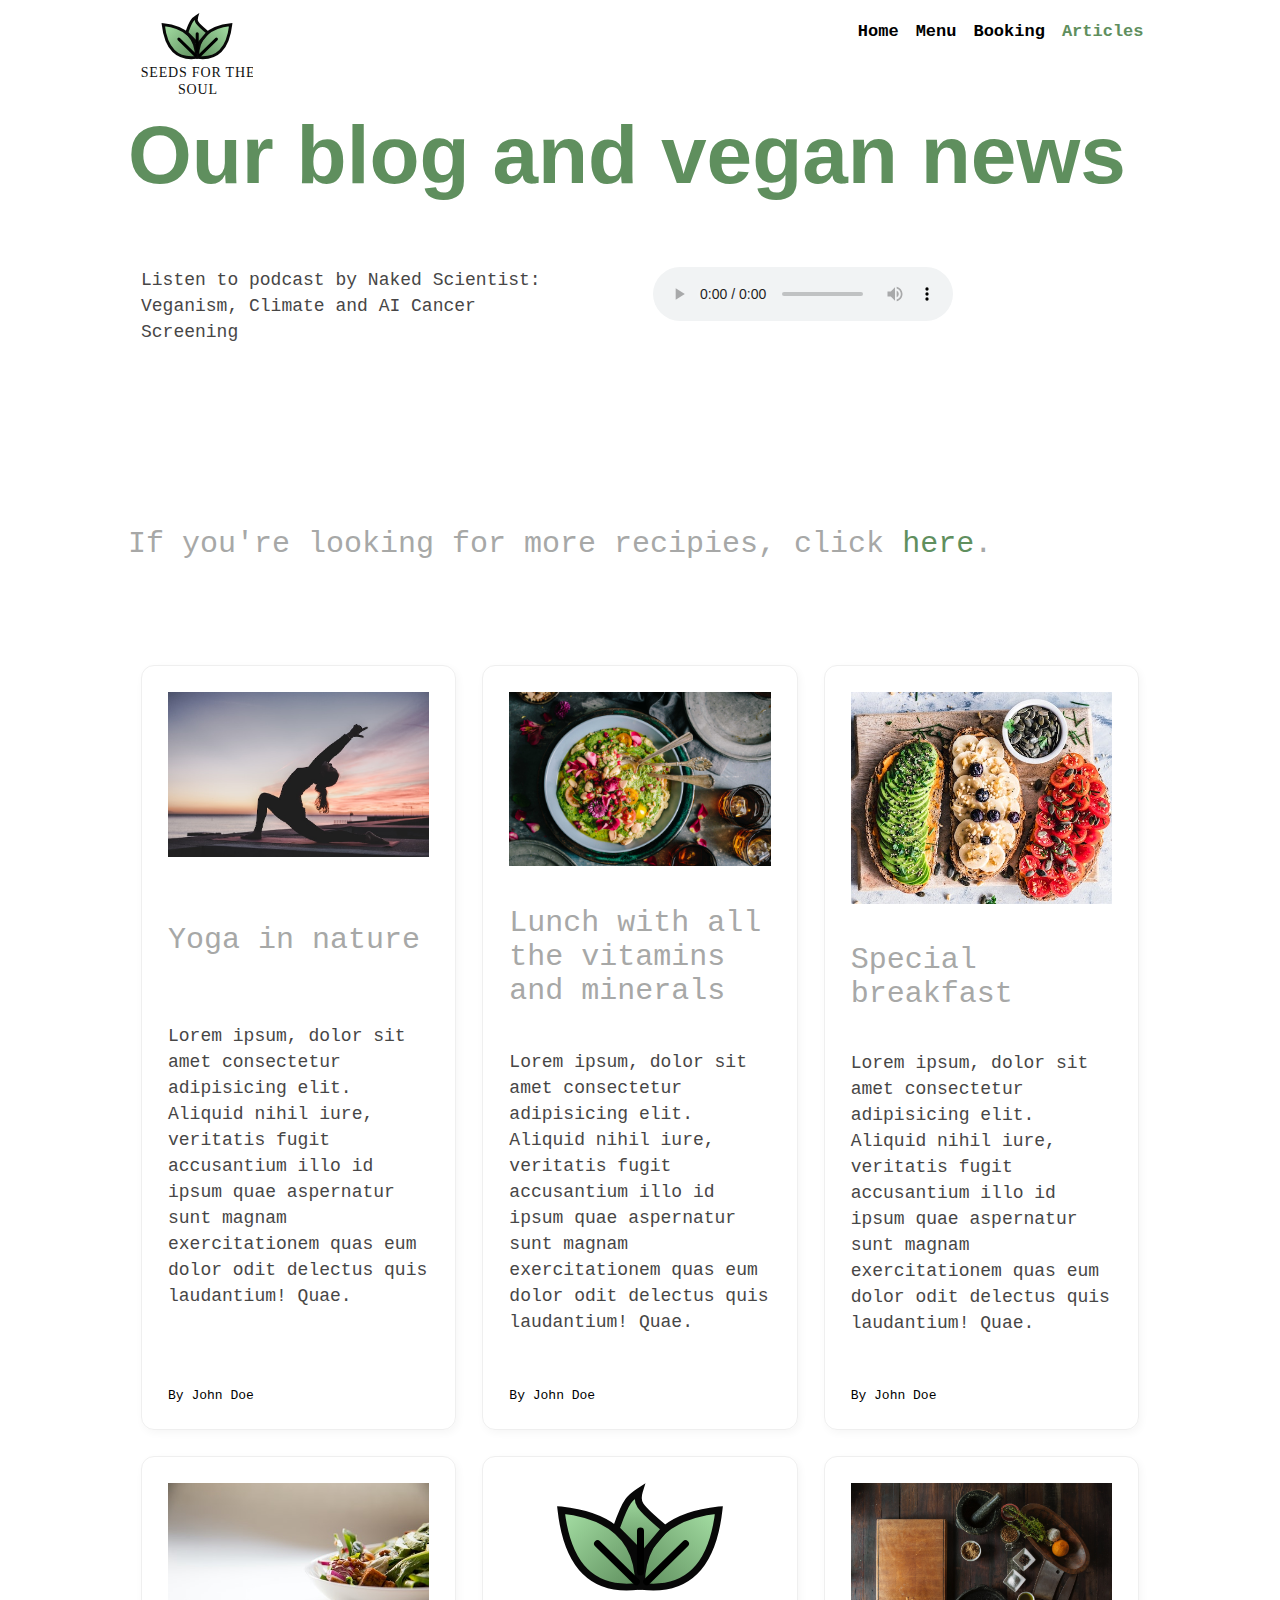
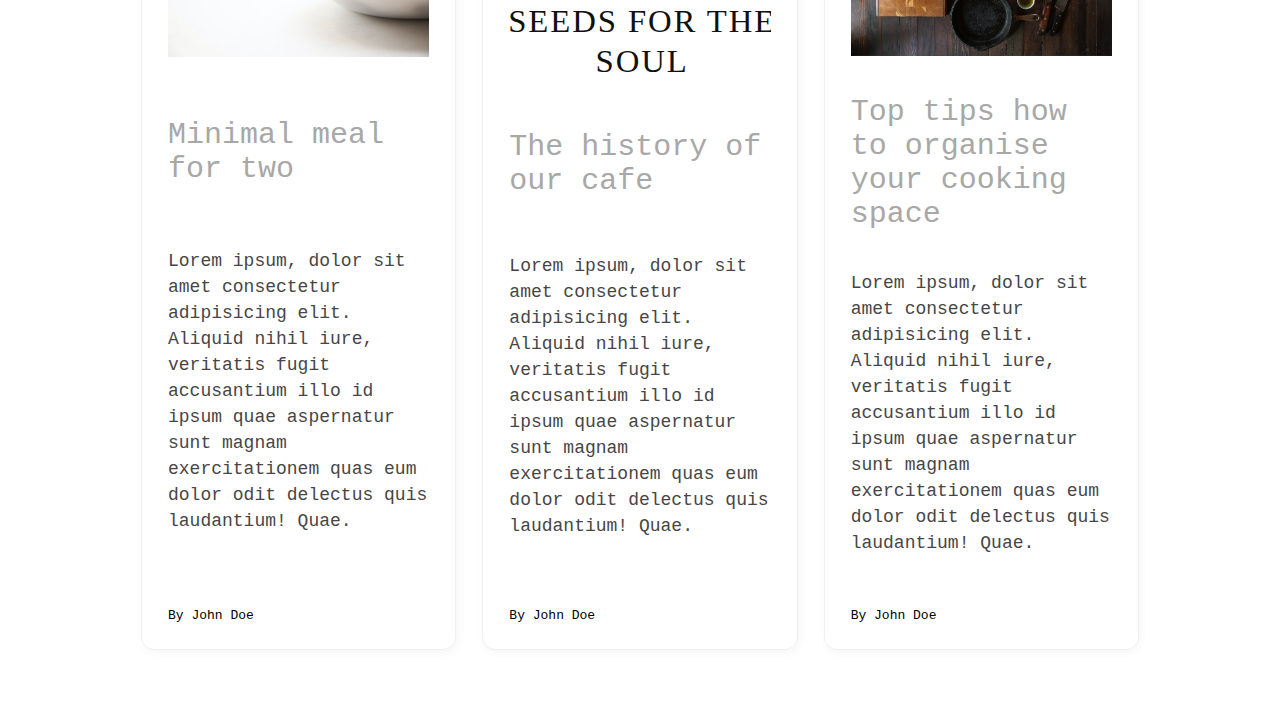
==== articles.html @ ba701257 "updates card styles" ====
<!DOCTYPE html>
<html lang="en">

<head>
   <meta charset="UTF-8">
   <meta name="viewport" content="width=device-width, initial-scale=1.0">
   <link rel="stylesheet" href="styles/layout.css">
   <link rel="stylesheet" href="styles/shared.css">
   <link rel="stylesheet" href="styles/header.css">
   <link rel="stylesheet" href="styles/forms.css">
   <link rel="stylesheet" href="styles/card.css">
   <title>Articles</title>
</head>

<body>
   <header class="header content">
      <nav id="nav">
         <a href="index.html">
            <span class="logo"><img src="images/logo.svg" alt="logo"></span>
         </a>
         <ul class="nav-menu">
            <li><a href="index.html">Home</a></li>
            <li><a href="menu.html">Menu</a></li>
            <li><a href="booking.html">Booking </a></li>
            <li><a class="active" href="articles.html">Articles</a></li>
         </ul>
      </nav>
      <h1 class="center">Our blog and vegan news</h1>
   </header>

   <main class="content">

      <section class="two-columns-flex">

         <div>
            <p>Listen to podcast by Naked Scientist: Veganism, Climate and AI Cancer Screening</p>
         </div>

         <div>
            <audio controls>
            <source src="audio/5LiveSciencePodcast-20200202-5LiveScience.mp3" type="audio/ogg">
            <source src="audio/5LiveSciencePodcast-20200202-5LiveScience.mp3" type="audio/mpeg">
            Your browser does not support the audio element.
         </audio>
         </div>

      </section>

      <h4>If you're looking for more recipies, click <a href="https://www.wearesovegan.com/">here</a>.</h4>

      <section>
         <div class="three-columns-flex">
            <div class="card">
               <img src="images/kike-vega-F2qh3yjz6Jk-unsplash.jpg" alt="Person doing yoga">
               <h4>Yoga in nature</h4>
               <p>Lorem ipsum, dolor sit amet consectetur adipisicing elit. Aliquid nihil iure, veritatis fugit
                  accusantium illo id ipsum quae aspernatur sunt magnam exercitationem quas eum dolor odit delectus quis
                  laudantium! Quae.</p>
               <span>By John Doe</span>
            </div>

            <div class="card">
               <img src="images/brooke-lark-oaz0raysASk-unsplash.jpg" alt="Food in the bowl on the table">
               <h4>Lunch with all the vitamins and minerals</h4>
               <p>Lorem ipsum, dolor sit amet consectetur adipisicing elit. Aliquid nihil iure, veritatis fugit
                  accusantium illo id ipsum quae aspernatur sunt magnam exercitationem quas eum dolor odit delectus quis
                  laudantium! Quae.</p>
               <span>By John Doe</span>
            </div>

            <div class="card">
               <img src="images/ella-olsson-2IxTgsgFi-s-unsplash.jpg" alt="3 sandwitches on the plate">
               <h4>Special breakfast</h4>
               <p>Lorem ipsum, dolor sit amet consectetur adipisicing elit. Aliquid nihil iure, veritatis fugit
                  accusantium illo id ipsum quae aspernatur sunt magnam exercitationem quas eum dolor odit delectus quis
                  laudantium! Quae.</p>
               <span>By John Doe</span>
            </div>

            <div class="card">
               <img src="images/hermes-rivera-Ww8eQWjMJWk-unsplash.jpg" alt="Bowl on the right side of picture">
               <h4>Minimal meal for two</h4>
               <p>Lorem ipsum, dolor sit amet consectetur adipisicing elit. Aliquid nihil iure, veritatis fugit
                  accusantium illo id ipsum quae aspernatur sunt magnam exercitationem quas eum dolor odit delectus quis
                  laudantium! Quae.</p>
               <span>By John Doe</span>
            </div>
            <div class="card">
               <img src="images/logo.svg" alt="Logo with green leafs and title">
               <h4>The history of our cafe</h4>
               <p>Lorem ipsum, dolor sit amet consectetur adipisicing elit. Aliquid nihil iure, veritatis fugit
                  accusantium illo id ipsum quae aspernatur sunt magnam exercitationem quas eum dolor odit delectus quis
                  laudantium! Quae.</p>
               <span>By John Doe</span>
            </div>

            <div class="card">
               <img src="images/todd-quackenbush-x5SRhkFajrA-unsplash.png" alt="Prepared table to start cooking">
               <h4>Top tips how to organise your cooking space</h4>
               <p>Lorem ipsum, dolor sit amet consectetur adipisicing elit. Aliquid nihil iure, veritatis fugit
                  accusantium illo id ipsum quae aspernatur sunt magnam exercitationem quas eum dolor odit delectus quis
                  laudantium! Quae.</p>
               <span>By John Doe</span>
            </div>
         </div>
      </section>
   </main>

</body>

</html>
---- styles/layout.css ----
.content {
   max-width: 80vw;
   margin: 0 auto;
}

.two-columns-flex, .three-columns-flex {
   display: flex;
   flex-wrap: wrap;
}

.two-columns-flex > div, .three-columns-flex > div {
   flex: 0 0 100%;
}

@media screen and (min-width: 720px) {

   .flex-container {
      display: flex;
   }

   .three-columns-flex {
      justify-content: center;
   }

   .three-columns-flex > div, .two-columns-flex > div {
      margin: 1rem;
      flex: 0 0 calc(50% - 4rem / 2);
   }

   .flex-around {
      display: flex;
      justify-content: space-around;
   }
}

@media screen and (min-width: 1024px) {


   .section-paragraph {
      display: flex;
      justify-content: center;

   }

   .three-columns-flex > div {
      margin: 1rem;
      flex: 0 0 calc(33.333% - 6rem / 3);
   }
}
---- styles/shared.css ----
:root {
   --spacing: 1rem;
   --dark-green: #5F8F5E;
   --light-green: #A6E0A5;
   --button-red: rgb(230, 67, 67);
   --font-background: rgba(0, 0, 0, 0.2);
   --border-color: #8dc58d;
   --grey: #a7a8a7;
}

* {
   margin: 0;
   padding: 0;
   font-family: monospace;
   box-sizing: border-box;
}

a {
   color: var(--dark-green);
   text-decoration: none;
}


footer {
   margin: 0;
   padding: 20px;
}

h1 {
   font-family: 'Gill Sans', 'Gill Sans MT', Calibri, 'Trebuchet MS', sans-serif;
   font-size: 82px;
   color: var(--dark-green);
}

h2 {
   padding: 2rem var(--spacing) 1rem;
}

h3 {
   font-size: 38px;
   font-weight: 200;
   padding: 1rem 0 3rem 0;
   color: var(--grey);
}

h4 {
   font-size: 30px;
   padding: 3rem 0;
   font-weight: 200;
   color: var(--grey);
}

p {
   font-size: 18px;
   margin-bottom: 2rem;
   line-height: 2rem;
   color: rgb(71, 70, 70);
   padding-bottom: 2rem;
}

/* top bar` */

.logo {
   display: flex;
   justify-content: center;
   padding: 1em;
}

/* padding */

section {
   padding: 4rem 0;
}

.two-columns-flex>div,
.three-columns-flex>div {
   padding-bottom: 2rem;
}

/* helper classes */
.center {
   text-align: center;
   margin: auto 0;
}

.img icon-center {
   display: flex;
   justify-content: center;
}

.padding-bottom {
   padding-bottom: 1.3rem;
}

.background {
   width: 100vw;
   background-color: var(--dark-green);
}

.light {
   color: white;
}

.dark {
   color: rgb(38, 38, 38);
}

/* UI elements */
.btn {
   text-decoration: none;
   font-size: 18px;
   background-color: transparent;
   border: 3px solid var(--dark-green);
   padding: .8em;
   font-weight: 600;
   border-radius: 2px;
   /* box-shadow: 1px 2px 5px rgba(0, 0, 0, 0.418); */
   margin: var(--spacing) 0;
}

.btn a {
   color: rgb(27, 27, 27);
   background: transparent;
   text-decoration: none;
}

.btn:hover {
   background-color: var(--dark-green);
   cursor: pointer;
   cursor: hand;
}

.footer {
   color: white;
   background-color: var(--dark-green);
}

@media screen and (min-width: 720px) {

   h1,
   h3 {
      text-align: left;
   }

   .two-columns-flex>div:first-of-type {
      padding-right: 5rem;
   }

   .center {
      text-align: left;
      margin: auto 0;
   }
}
---- styles/header.css ----
#nav ul {
   margin: 0;
   padding: 0;
   list-style-type: none;
   display: flex;
   justify-content: center;
}

#nav ul li a {
   font-size: 17px;
   display: block;
   padding: .5em;
   color: black;

}

#nav ul li a.active {
   color: var(--dark-green);
}


@media screen and (min-width: 720px) {
 #nav {
      display: flex;
      justify-content: space-between;
   }

   #nav ul {
      padding-top: 1em;

   }

   #nav li a {
      font-size: 30px;
      font-weight: 900;

   }
}


@media screen and (min-width: 1024px) {

   #nav a:hover {
      color: rgba(0, 118, 110, 0.523);
      
   }

}
---- styles/forms.css ----
/* forms */

label {
   display: block;
   width: 100%;
}

.input-form {
   font-size: 28px;
   border: none;
   border-bottom: 2px solid var(--dark-green);
   width: 100%;
   padding: .3rem;
   margin: .5rem;
}

input[type="submit"] {
   color: white;
   padding: 1rem;
   border: none;
   font-size: 26px;
   background-color: var(--dark-green);
   display: flex;
   justify-content: center;
}
input[type="datetime-local"] {
   width: 100%;
   border: none;
   border-bottom: 3px solid var(--border-color);
   font-size: 20px;
   
}

.submit {
   display: flex;
   justify-content: flex-end;
   margin-top: 3rem;
}

.checkbox-wrapper {
   display: flex;
   align-items: baseline;
}

.checkbox-wrapper label {
   margin-left: 10px;
}

::placeholder {
   color: rgba(41, 45, 45, 0.269);
}

textarea {
   width: -webkit-fill-available;
   border: 3px solid var(--border-color);
   padding: .2rem;
   margin-bottom: 2rem;
}

label {
   display: block;
   font-size: 16px;
   color: #9b9b9b;
   font-weight: 500;
   padding-bottom: var(--gap);
   margin: 1.2rem 0 1.6rem 0;
}

.form-control {
   border: none;
   background-color: transparent;
   border-bottom: 3px solid var(--border-color);
   display: block;
   width: -webkit-fill-available;
   height: 2.6rem;
   font-size: 20px;
}

.form-control:hover {
   background-color: rgba(128, 128, 128, 0.1);
}
---- styles/card.css ----
/*Card*/
.card {
   box-shadow: 2px 3px 8px rgba(34, 34, 34, 0.04);
   border: 1px solid #efefef;
   border-radius: 1rem;
   margin-bottom: 4rem;
   padding: 2rem;
   display: flex;
   flex-direction: column;
   justify-content: space-between;
}

.card img {
   max-height: 270px;
   object-fit: cover;
   width: 100%;
}

/*Video*/
.video {
   display: none;
}

@media screen and (min-width: 720px) {
   .video {
      display: block;
   }
}
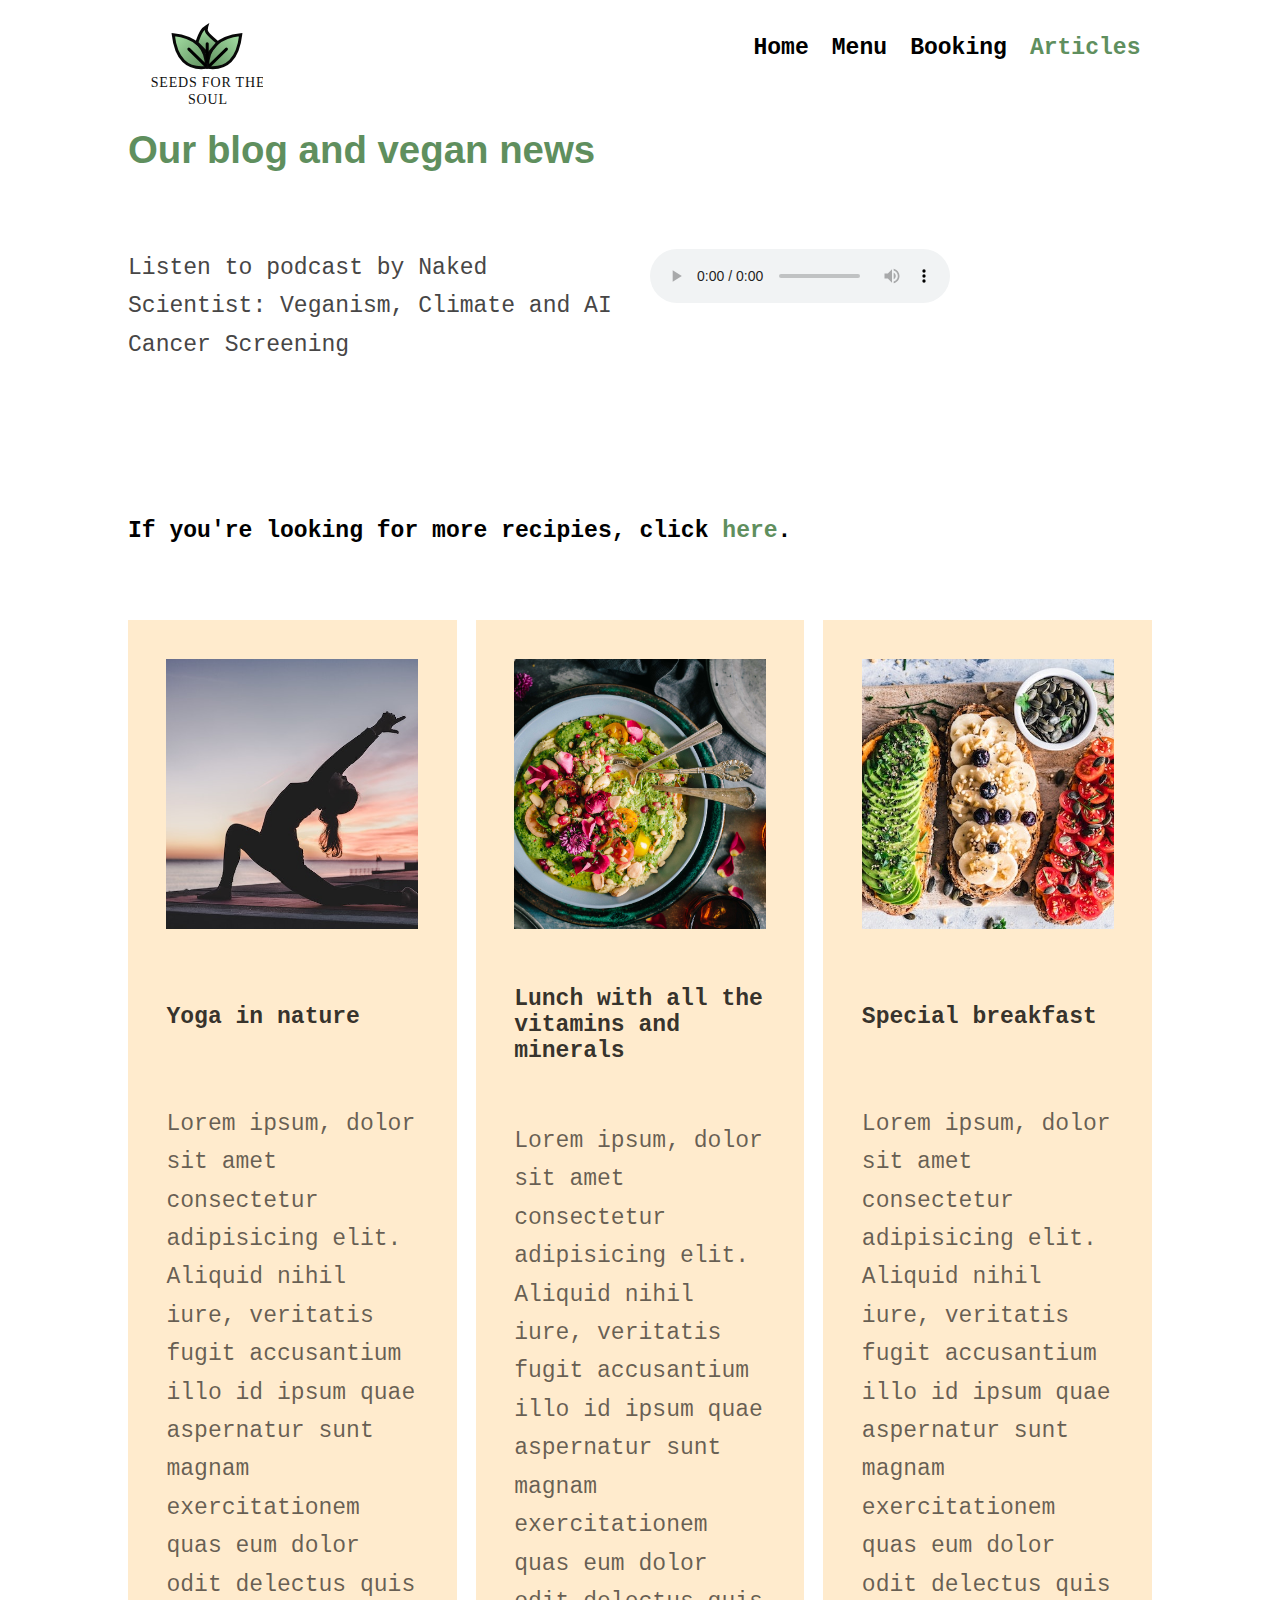
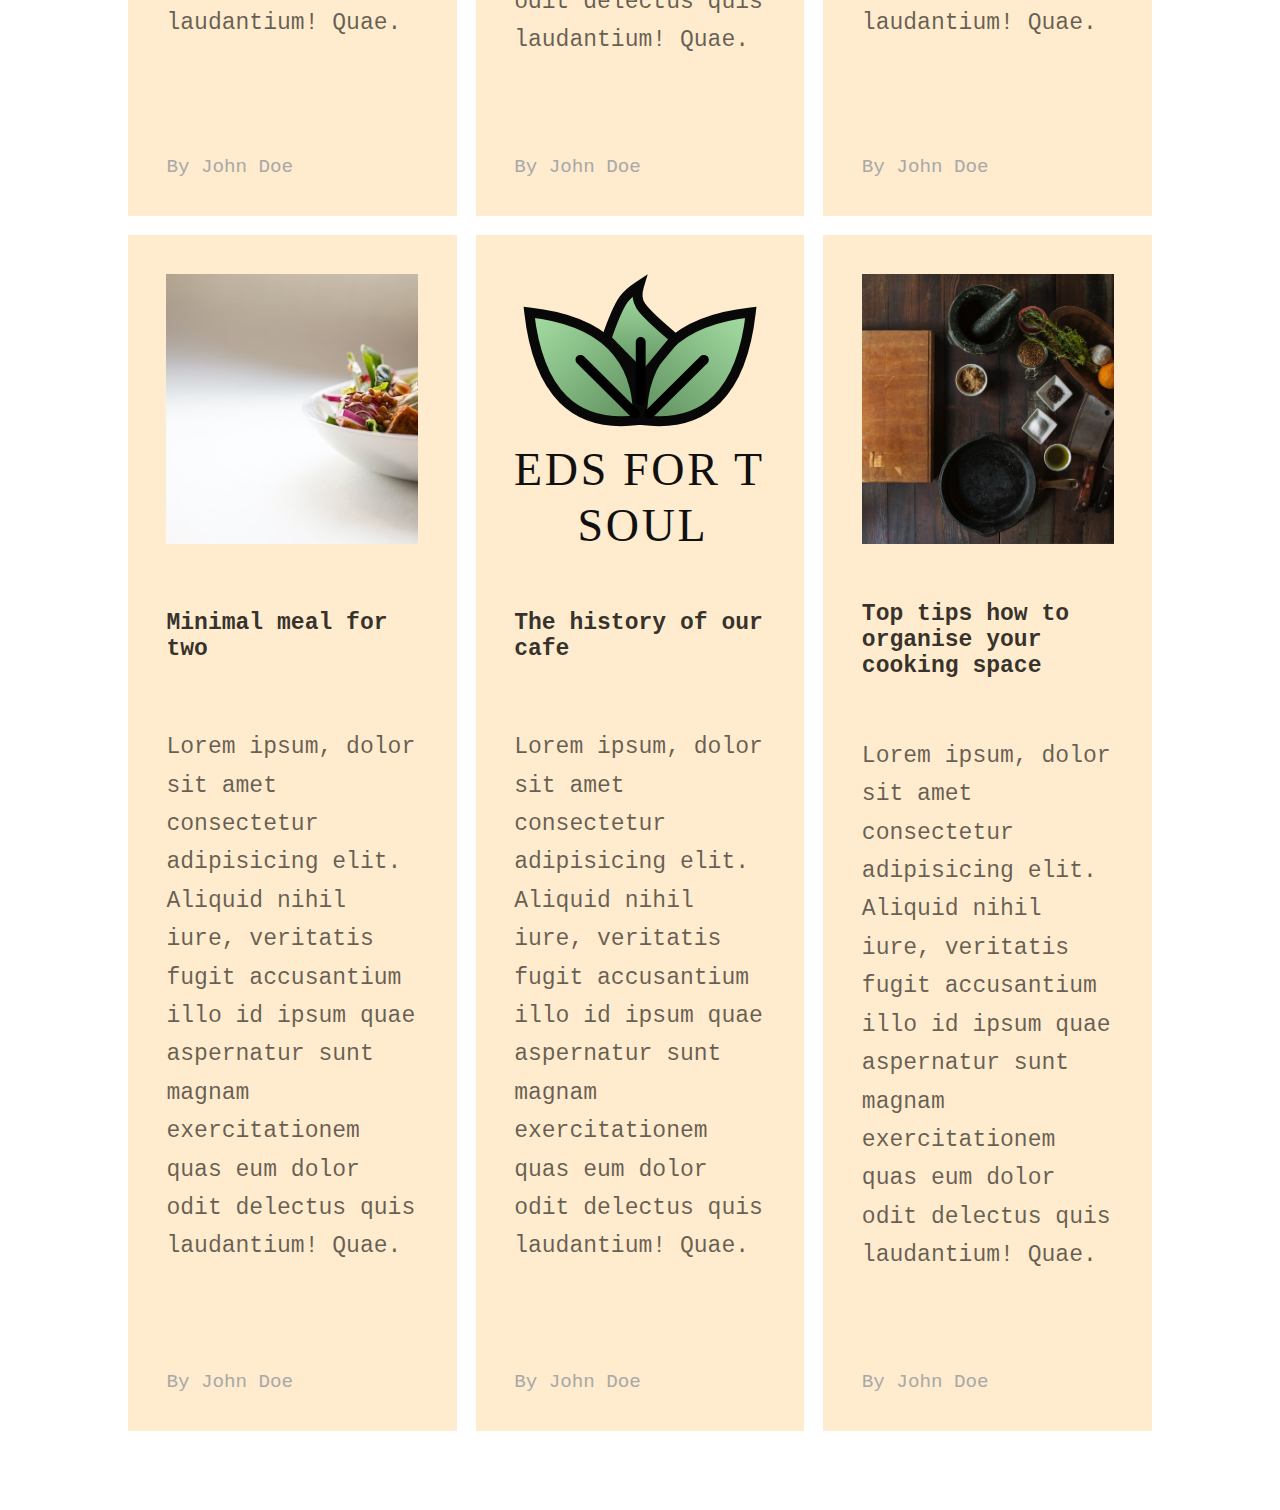
==== commit 7905f3b8: "Updated hero pictures to the landing page" ====
--- a/articles.html
+++ b/articles.html
@@ -46,7 +46,7 @@
 
       </section>
 
-      <h4>If you're looking for more recipies, click <a href="https://www.wearesovegan.com/">here</a>.</h4>
+      <h4>If you're looking for more recipies, click <a href="https://www.wearesovegan.com/" target="_blank">here</a>.</h4>
 
       <section>
          <div class="three-columns-flex">
--- a/styles/layout.css
+++ b/styles/layout.css
@@ -1,49 +1,54 @@
+:root {
+   --gap: 1rem;
+}
+
 .content {
    max-width: 80vw;
    margin: 0 auto;
 }
 
 .two-columns-flex, .three-columns-flex {
-   display: flex;
+   display: inline-flex;
    flex-wrap: wrap;
+   gap: var(--gap);
+   width: 100%;
 }
 
 .two-columns-flex > div, .three-columns-flex > div {
    flex: 0 0 100%;
 }
 
+.push-right {
+   margin-left: 0;
+}
+
+
 @media screen and (min-width: 720px) {
-
-   .flex-container {
-      display: flex;
-   }
 
    .three-columns-flex {
       justify-content: center;
    }
 
-   .three-columns-flex > div, .two-columns-flex > div {
-      margin: 1rem;
-      flex: 0 0 calc(50% - 4rem / 2);
+   .two-columns-flex, .three-columns-flex {
+      display: inline-flex;
+      flex-wrap: wrap;
+      gap: var(--gap);
    }
 
-   .flex-around {
-      display: flex;
-      justify-content: space-around;
+   .three-columns-flex > div, 
+   .two-columns-flex > div {
+      flex: 0 0 calc(50% - var(--gap)/2);
+   }
+
+   .push-right {
+      margin-left: 50%;
    }
 }
 
 @media screen and (min-width: 1024px) {
-
-
-   .section-paragraph {
-      display: flex;
-      justify-content: center;
-
-   }
-
+ 
    .three-columns-flex > div {
-      margin: 1rem;
-      flex: 0 0 calc(33.333% - 6rem / 3);
+      gap: 3rem;
+      flex: 0 0 calc(33.333% - var(--gap)*2/3);
    }
 }--- a/styles/shared.css
+++ b/styles/shared.css
@@ -1,11 +1,26 @@
 :root {
    --spacing: 1rem;
-   --dark-green: #5F8F5E;
+   --primary-color: #5F8F5E;
    --light-green: #A6E0A5;
    --button-red: rgb(230, 67, 67);
    --font-background: rgba(0, 0, 0, 0.2);
    --border-color: #8dc58d;
-   --grey: #a7a8a7;
+   --grey: #28262d66;
+   --font-size-large: 2rem;
+   --font-size-base: 1.2rem;
+   --font-size-small: 1rem;
+   --bg-one: white;
+   --bg-two: lightgoldenrodyellow;
+   --bg-three: blanchedalmond;
+   --text-secondary: #a8a8a8;
+}
+
+html, body {
+   font-size: var(--font-size-base);
+}
+
+html {
+  scroll-behavior: smooth;
 }
 
 * {
@@ -16,7 +31,7 @@
 }
 
 a {
-   color: var(--dark-green);
+   color: var(--primary-color);
    text-decoration: none;
 }
 
@@ -28,34 +43,19 @@
 
 h1 {
    font-family: 'Gill Sans', 'Gill Sans MT', Calibri, 'Trebuchet MS', sans-serif;
-   font-size: 82px;
-   color: var(--dark-green);
-}
-
-h2 {
-   padding: 2rem var(--spacing) 1rem;
+   font-size: var(--font-size-large);
+   color: var(--primary-color);
 }
 
 h3 {
-   font-size: 38px;
-   font-weight: 200;
-   padding: 1rem 0 3rem 0;
-   color: var(--grey);
-}
-
-h4 {
-   font-size: 30px;
-   padding: 3rem 0;
-   font-weight: 200;
-   color: var(--grey);
+   padding: 2rem 0;
+   text-align: center;
 }
 
 p {
-   font-size: 18px;
    margin-bottom: 2rem;
    line-height: 2rem;
    color: rgb(71, 70, 70);
-   padding-bottom: 2rem;
 }
 
 /* top bar` */
@@ -92,9 +92,16 @@
    padding-bottom: 1.3rem;
 }
 
-.background {
+.bg {
    width: 100vw;
-   background-color: var(--dark-green);
+}
+
+.bg.green {
+   background-color: var(--primary-color);
+}
+
+.bg.grey {
+   background-color: #efefef;
 }
 
 .light {
@@ -108,31 +115,29 @@
 /* UI elements */
 .btn {
    text-decoration: none;
-   font-size: 18px;
    background-color: transparent;
-   border: 3px solid var(--dark-green);
+   border: 3px solid var(--primary-color);
    padding: .8em;
    font-weight: 600;
    border-radius: 2px;
+   color: var(--primary-color);
    /* box-shadow: 1px 2px 5px rgba(0, 0, 0, 0.418); */
    margin: var(--spacing) 0;
 }
 
-.btn a {
-   color: rgb(27, 27, 27);
-   background: transparent;
-   text-decoration: none;
-}
-
 .btn:hover {
-   background-color: var(--dark-green);
+   background-color: var(--primary-color);
    cursor: pointer;
    cursor: hand;
 }
 
+.btn:hover a {
+   color: white;
+}
+
 .footer {
    color: white;
-   background-color: var(--dark-green);
+   background-color: var(--primary-color);
 }
 
 @media screen and (min-width: 720px) {
@@ -142,10 +147,6 @@
       text-align: left;
    }
 
-   .two-columns-flex>div:first-of-type {
-      padding-right: 5rem;
-   }
-
    .center {
       text-align: left;
       margin: auto 0;
--- a/styles/header.css
+++ b/styles/header.css
@@ -7,7 +7,7 @@
 }
 
 #nav ul li a {
-   font-size: 17px;
+   /* font-size: 17px; */
    display: block;
    padding: .5em;
    color: black;
@@ -15,7 +15,7 @@
 }
 
 #nav ul li a.active {
-   color: var(--dark-green);
+   color: var(--primary-color);
 }
 
 
@@ -31,7 +31,7 @@
    }
 
    #nav li a {
-      font-size: 30px;
+      /* font-size: 30px; */
       font-weight: 900;
 
    }
--- a/styles/forms.css
+++ b/styles/forms.css
@@ -8,7 +8,7 @@
 .input-form {
    font-size: 28px;
    border: none;
-   border-bottom: 2px solid var(--dark-green);
+   border-bottom: 2px solid var(--primary-color);
    width: 100%;
    padding: .3rem;
    margin: .5rem;
@@ -18,8 +18,7 @@
    color: white;
    padding: 1rem;
    border: none;
-   font-size: 26px;
-   background-color: var(--dark-green);
+   background-color: var(--primary-color);
    display: flex;
    justify-content: center;
 }
--- a/styles/card.css
+++ b/styles/card.css
@@ -1,17 +1,28 @@
 /*Card*/
 .card {
-   box-shadow: 2px 3px 8px rgba(34, 34, 34, 0.04);
-   border: 1px solid #efefef;
-   border-radius: 1rem;
-   margin-bottom: 4rem;
+   /* box-shadow: 2px 3px 8px rgba(34, 34, 34, 0.04); */
+   /* border: 1px solid #efefef; */
+   /* border-radius: 1rem; */
+   background-color: var(--bg-three);
    padding: 2rem;
    display: flex;
    flex-direction: column;
    justify-content: space-between;
+   color: rgba(0,0,0,.8);
+}
+
+.card p {
+   font-size: var(--font-size-base);
+   color: rgba(0,0,0,.6);
+}
+
+.card span {
+   font-size: var(--font-size-small);
+   color: var(--text-secondary);
 }
 
 .card img {
-   max-height: 270px;
+   height: 270px;
    object-fit: cover;
    width: 100%;
 }
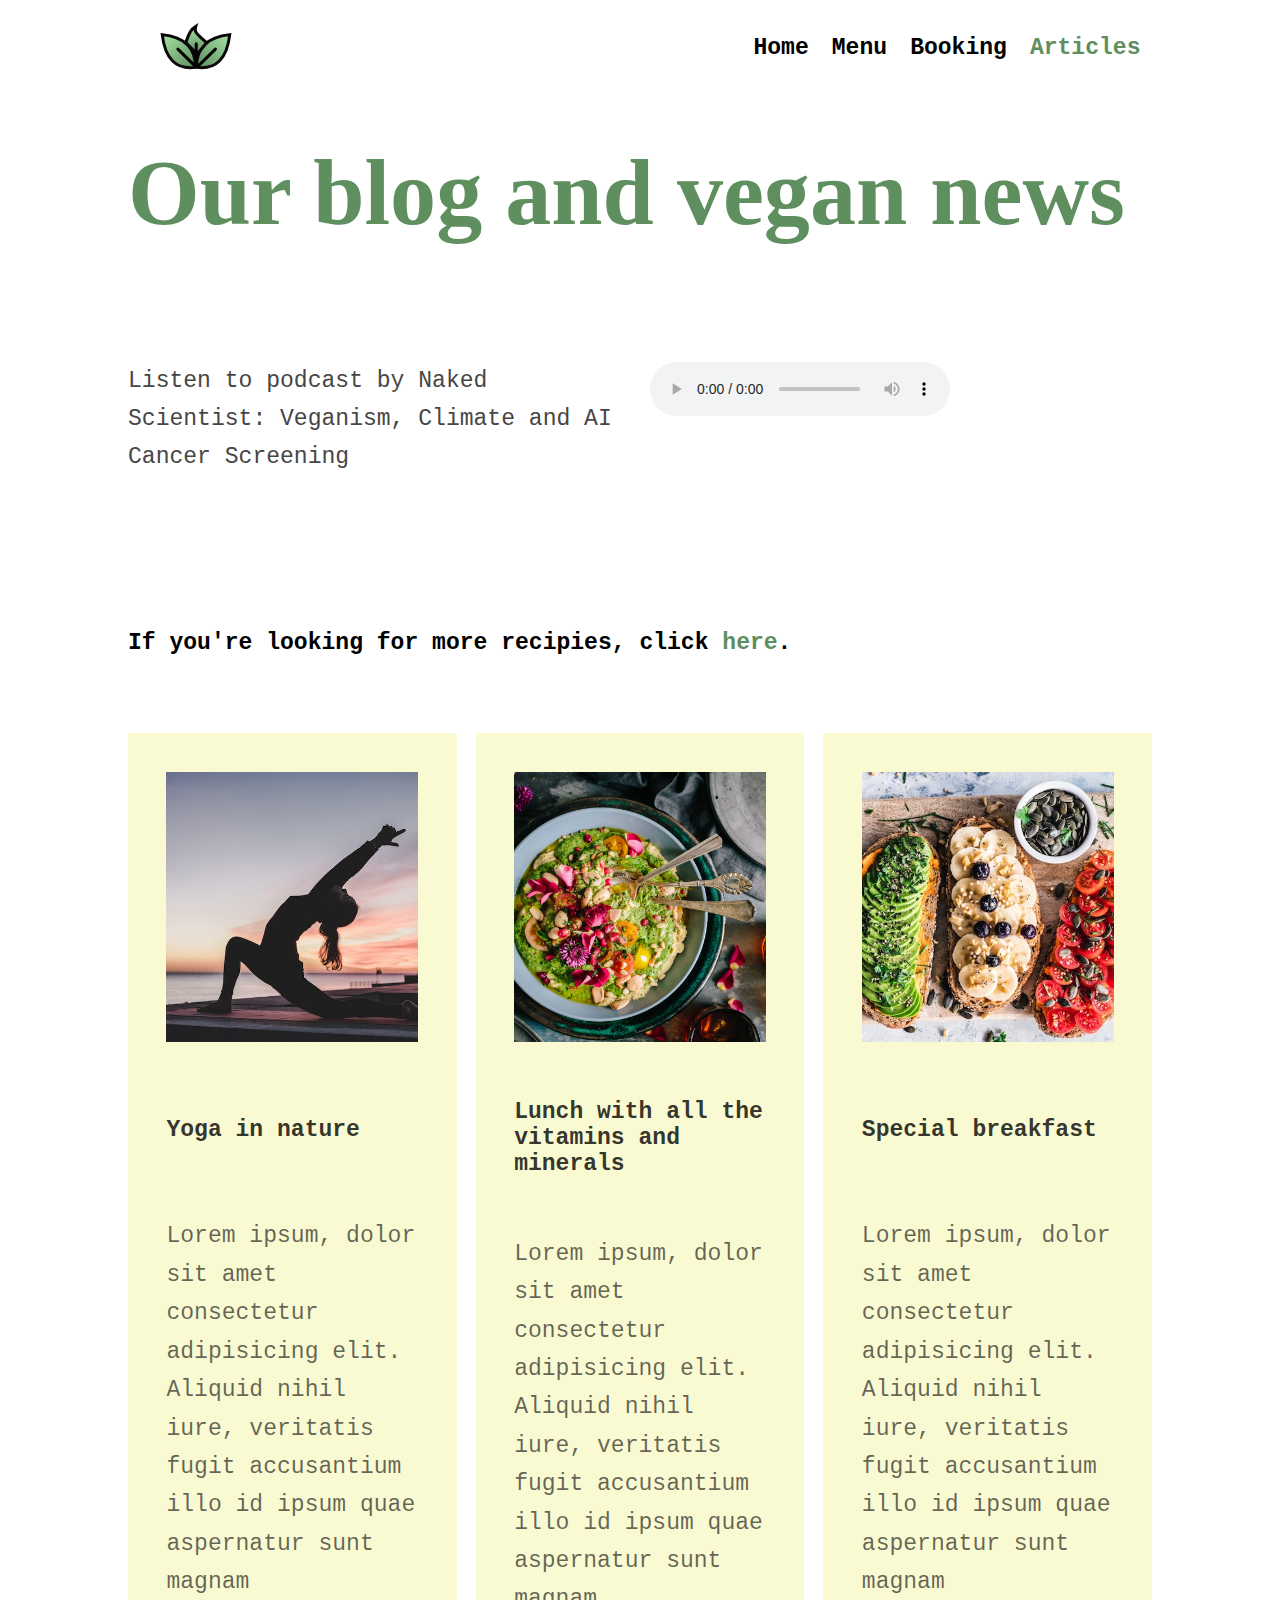
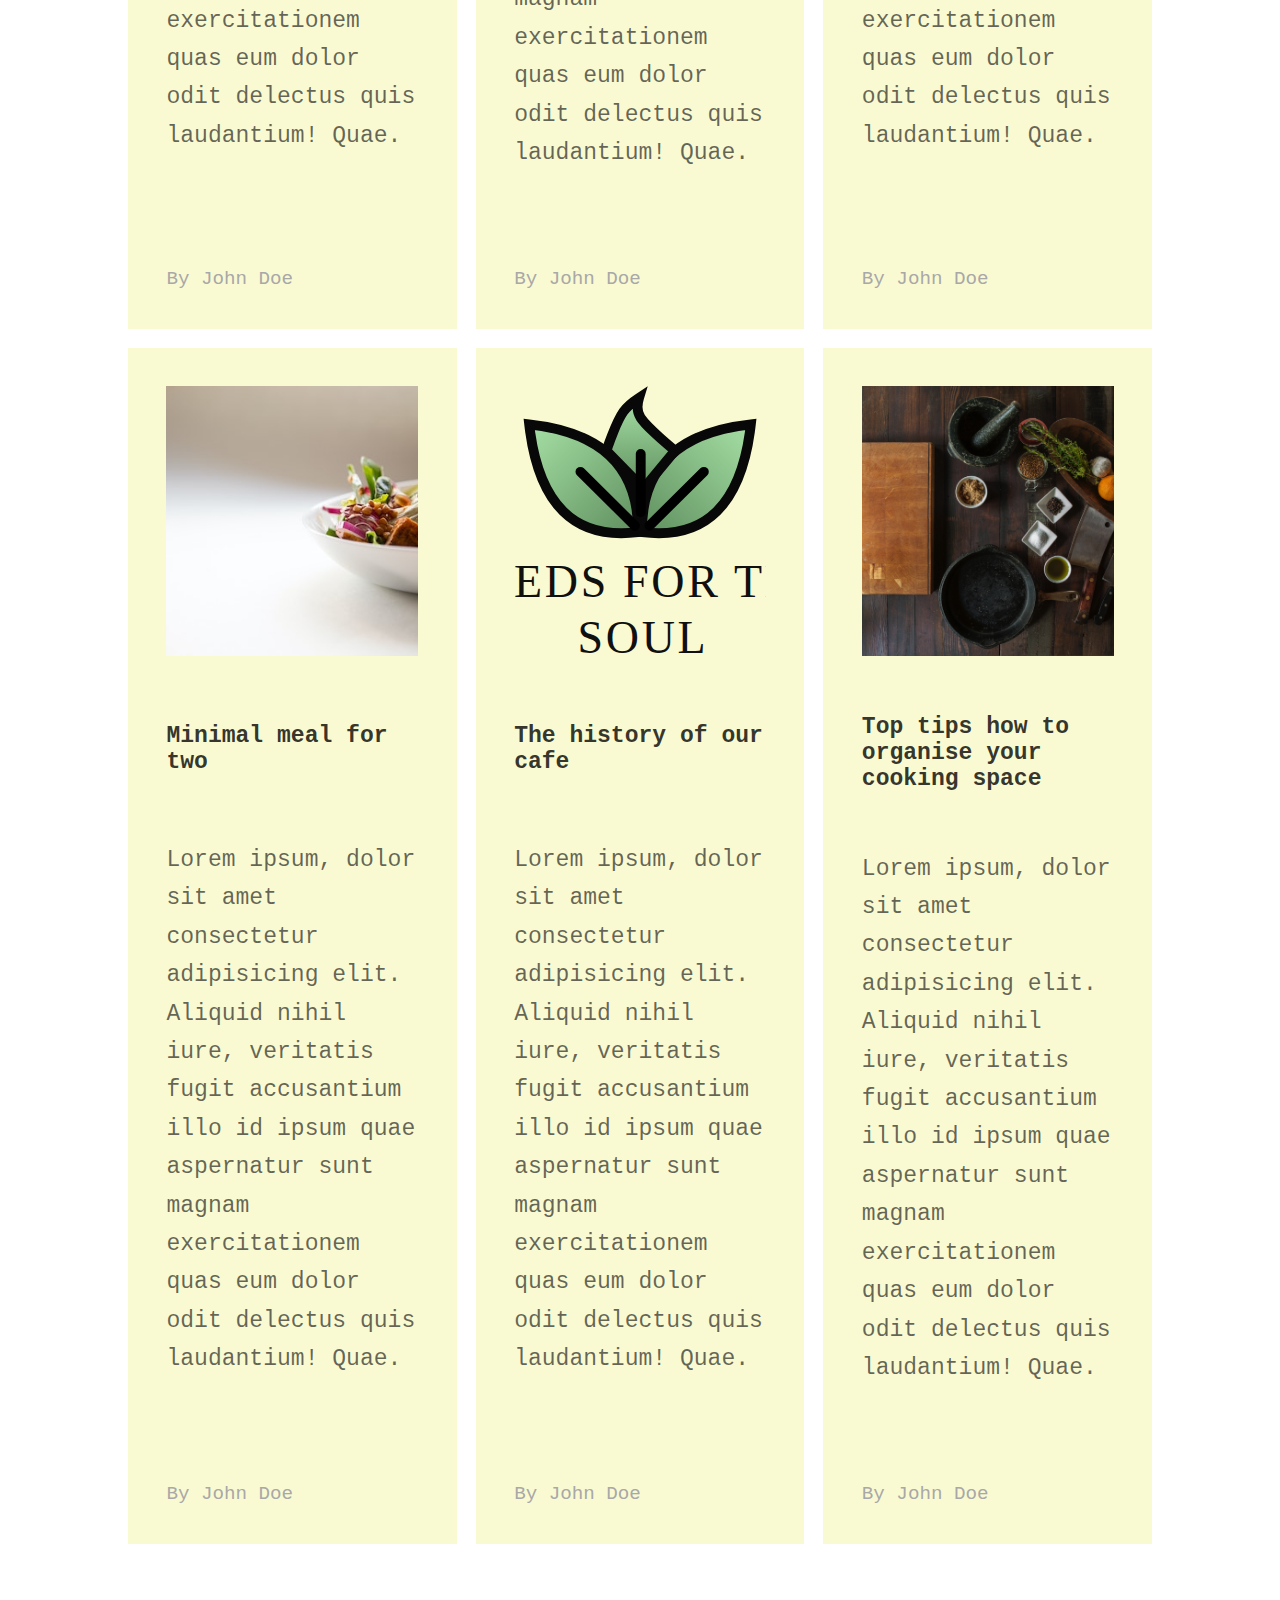
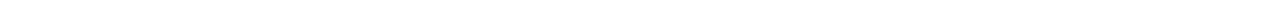
==== commit 2abd1d0f: "hero changed, new font added, page navigation improved for phone" ====
--- a/articles.html
+++ b/articles.html
@@ -16,7 +16,7 @@
    <header class="header content">
       <nav id="nav">
          <a href="index.html">
-            <span class="logo"><img src="images/logo.svg" alt="logo"></span>
+            <span class="logo"><img src="images/logoPlain.svg" alt="logo"></span>
          </a>
          <ul class="nav-menu">
             <li><a href="index.html">Home</a></li>
--- a/styles/shared.css
+++ b/styles/shared.css
@@ -27,6 +27,7 @@
    margin: 0;
    padding: 0;
    font-family: monospace;
+   /* font-family: 'Raleway', sans-serif; */
    box-sizing: border-box;
 }
 
@@ -42,12 +43,13 @@
 }
 
 h1 {
-   font-family: 'Gill Sans', 'Gill Sans MT', Calibri, 'Trebuchet MS', sans-serif;
    font-size: var(--font-size-large);
    color: var(--primary-color);
+   font-weight: 600;
+   font-family: 'Big Shoulders Inline Text', cursive;
 }
 
-h3 {
+h1, h3 {
    padding: 2rem 0;
    text-align: center;
 }
@@ -145,10 +147,15 @@
    h1,
    h3 {
       text-align: left;
+      
+   }
+   h1 {
+      font-size: 4.8rem;
    }
 
    .center {
       text-align: left;
       margin: auto 0;
    }
+
 }--- a/styles/card.css
+++ b/styles/card.css
@@ -3,7 +3,7 @@
    /* box-shadow: 2px 3px 8px rgba(34, 34, 34, 0.04); */
    /* border: 1px solid #efefef; */
    /* border-radius: 1rem; */
-   background-color: var(--bg-three);
+   background-color: var(--bg-two);
    padding: 2rem;
    display: flex;
    flex-direction: column;
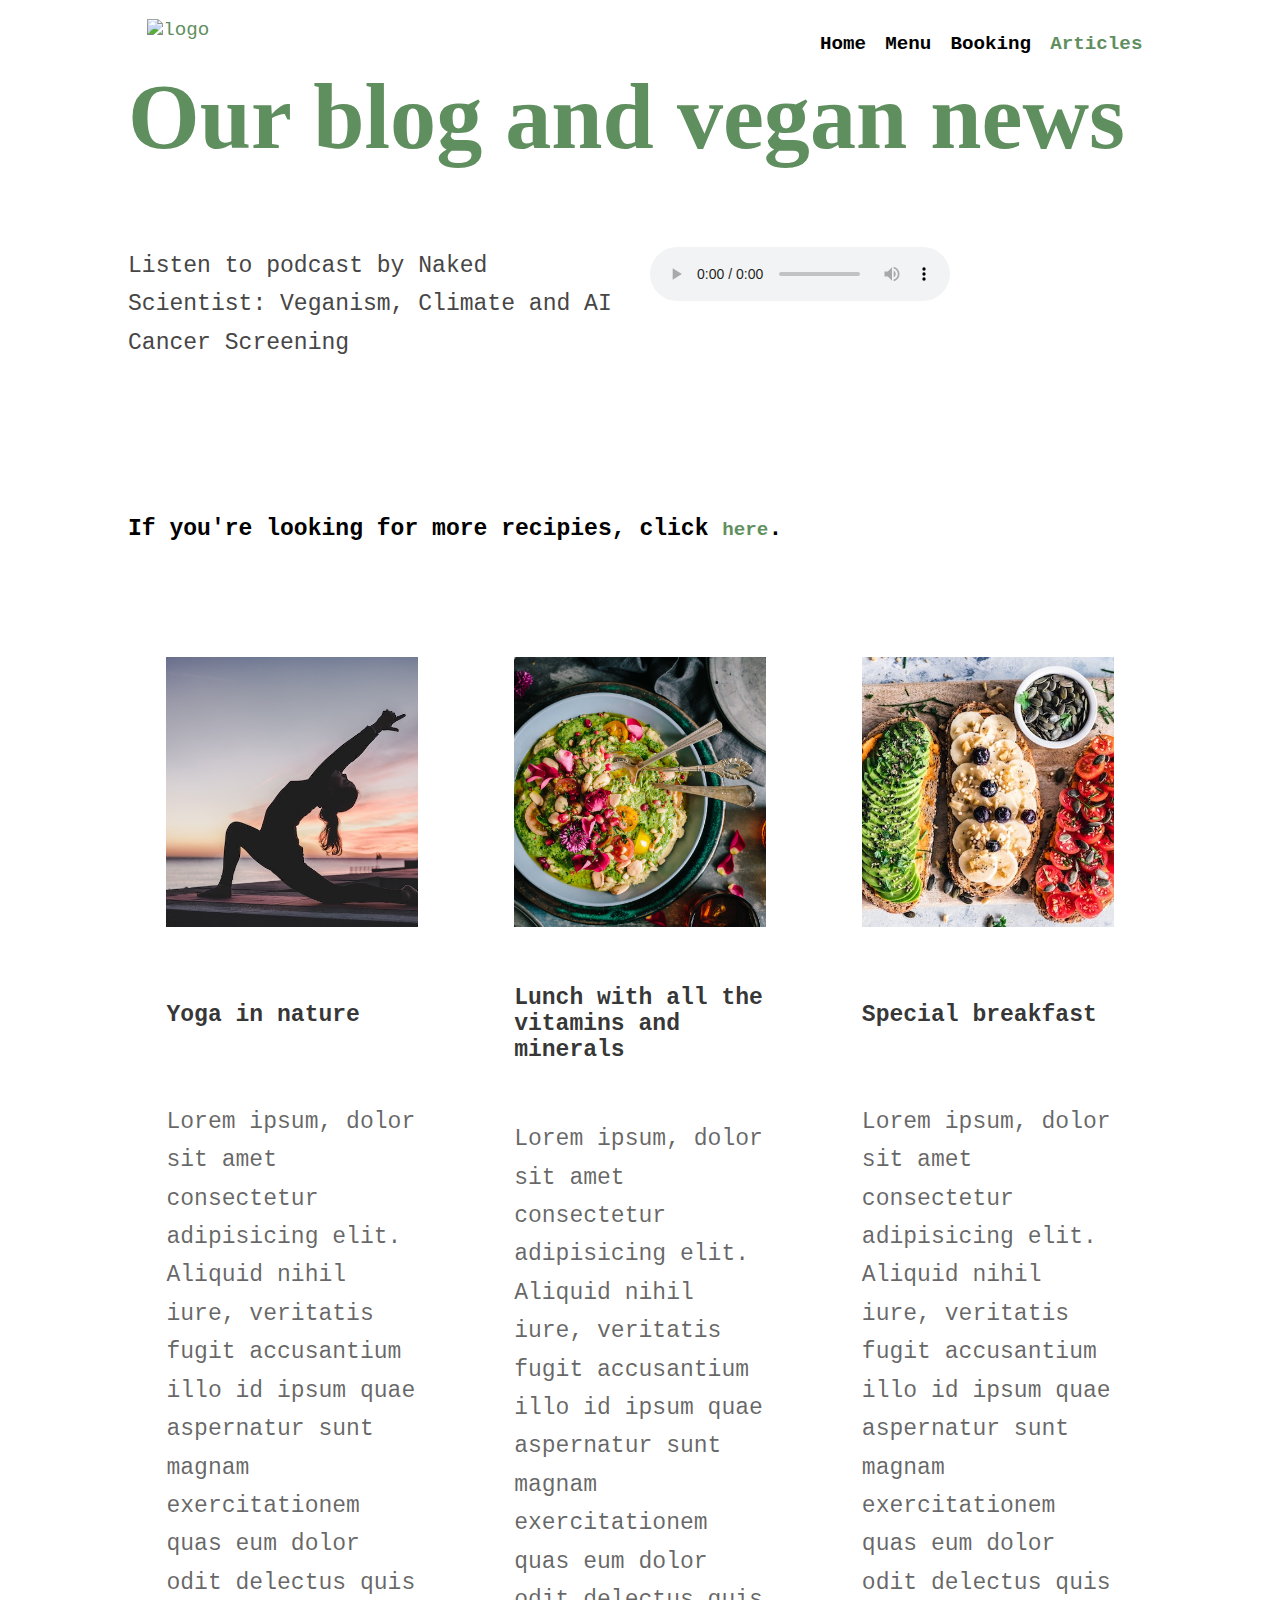
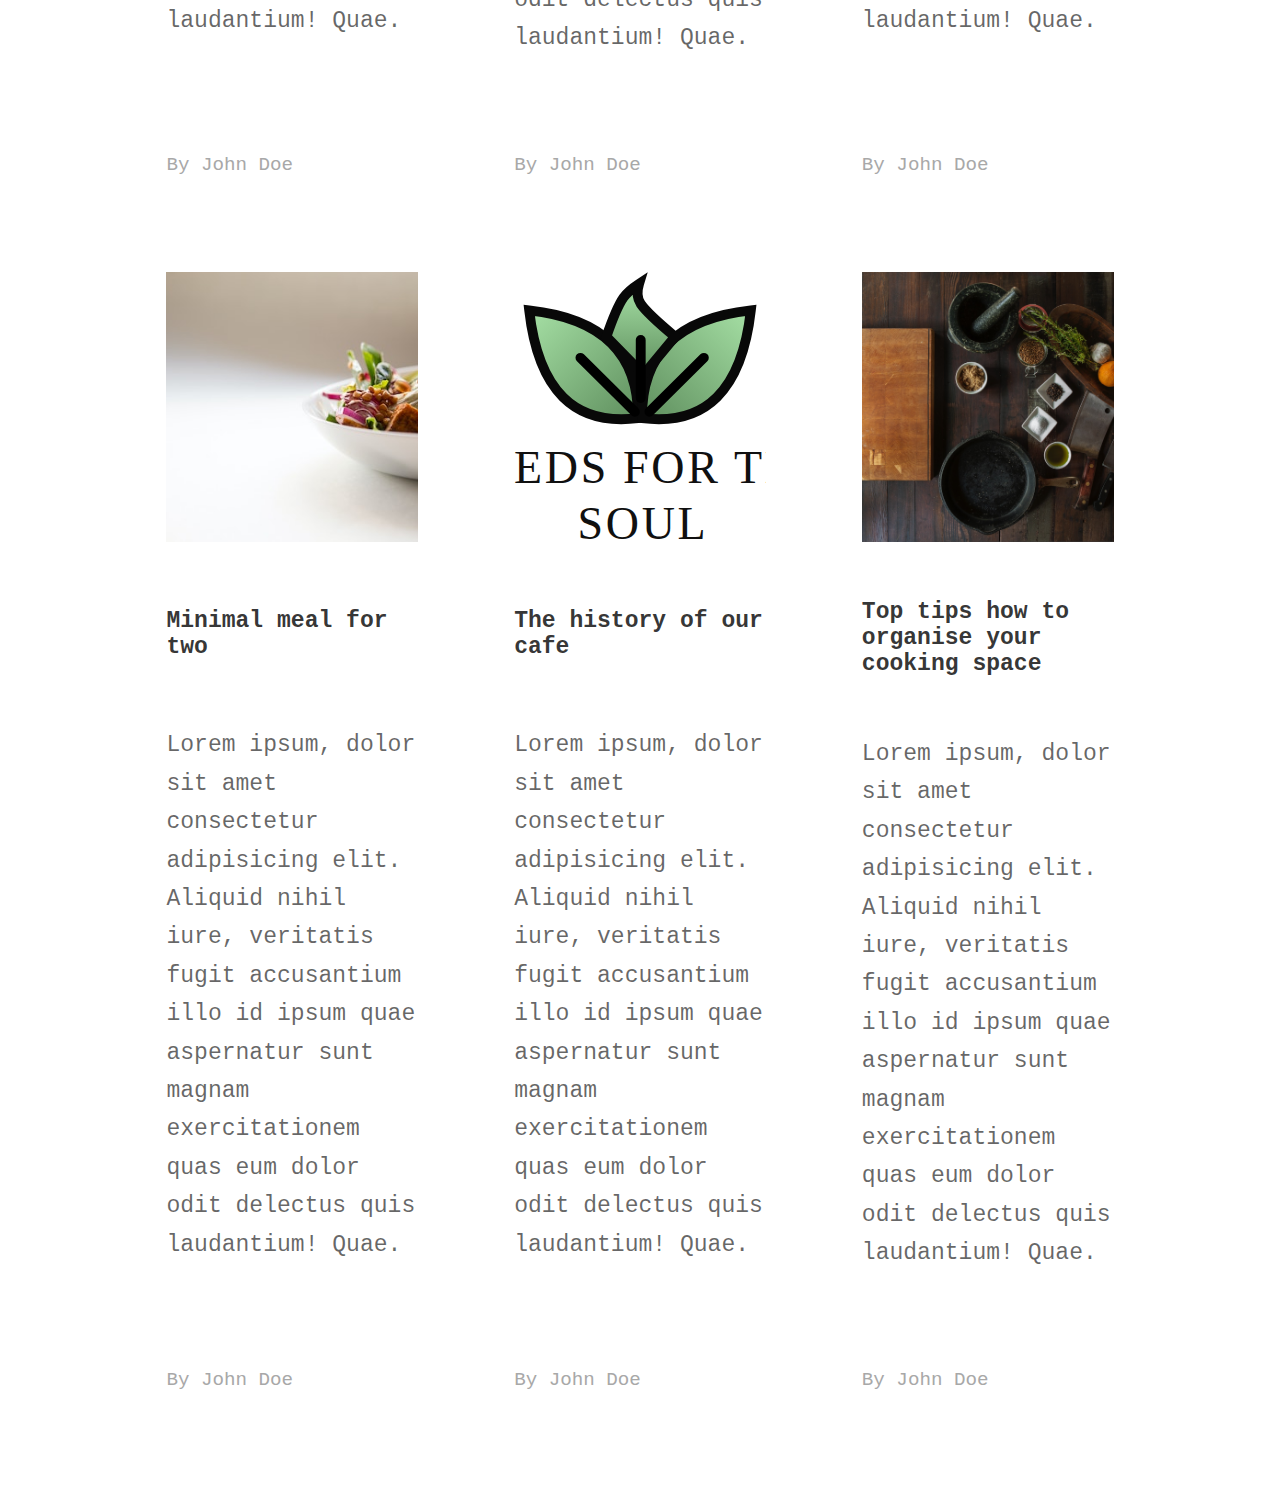
==== commit b62de667: "updates layout of hero, adds animation to tiles on hover" ====
--- a/articles.html
+++ b/articles.html
@@ -16,7 +16,7 @@
    <header class="header content">
       <nav id="nav">
          <a href="index.html">
-            <span class="logo"><img src="images/logoPlain.svg" alt="logo"></span>
+            <span class="logo"><img src="images/logoPlain.svgw" alt="logo"></span>
          </a>
          <ul class="nav-menu">
             <li><a href="index.html">Home</a></li>
--- a/styles/layout.css
+++ b/styles/layout.css
@@ -22,6 +22,12 @@
    margin-left: 0;
 }
 
+.two-columns-flex img {
+   width: 100%;
+   display: flex;
+   justify-content: center;
+}
+
 
 @media screen and (min-width: 720px) {
 
@@ -43,6 +49,12 @@
    .push-right {
       margin-left: 50%;
    }
+
+   .two-columns-flex img {
+   width: 80%;
+   display: flex;
+   justify-content: flex-start;
+}
 }
 
 @media screen and (min-width: 1024px) {
--- a/styles/shared.css
+++ b/styles/shared.css
@@ -34,6 +34,7 @@
 a {
    color: var(--primary-color);
    text-decoration: none;
+   font-size: var(--font-size-small);
 }
 
 
@@ -49,7 +50,7 @@
    font-family: 'Big Shoulders Inline Text', cursive;
 }
 
-h1, h3 {
+h3 {
    padding: 2rem 0;
    text-align: center;
 }
@@ -133,7 +134,7 @@
    cursor: hand;
 }
 
-.btn:hover a {
+a:hover .btn  {
    color: white;
 }
 
--- a/styles/card.css
+++ b/styles/card.css
@@ -1,9 +1,6 @@
 /*Card*/
 .card {
-   /* box-shadow: 2px 3px 8px rgba(34, 34, 34, 0.04); */
-   /* border: 1px solid #efefef; */
-   /* border-radius: 1rem; */
-   background-color: var(--bg-two);
+   background-color: var(--bg-t);
    padding: 2rem;
    display: flex;
    flex-direction: column;
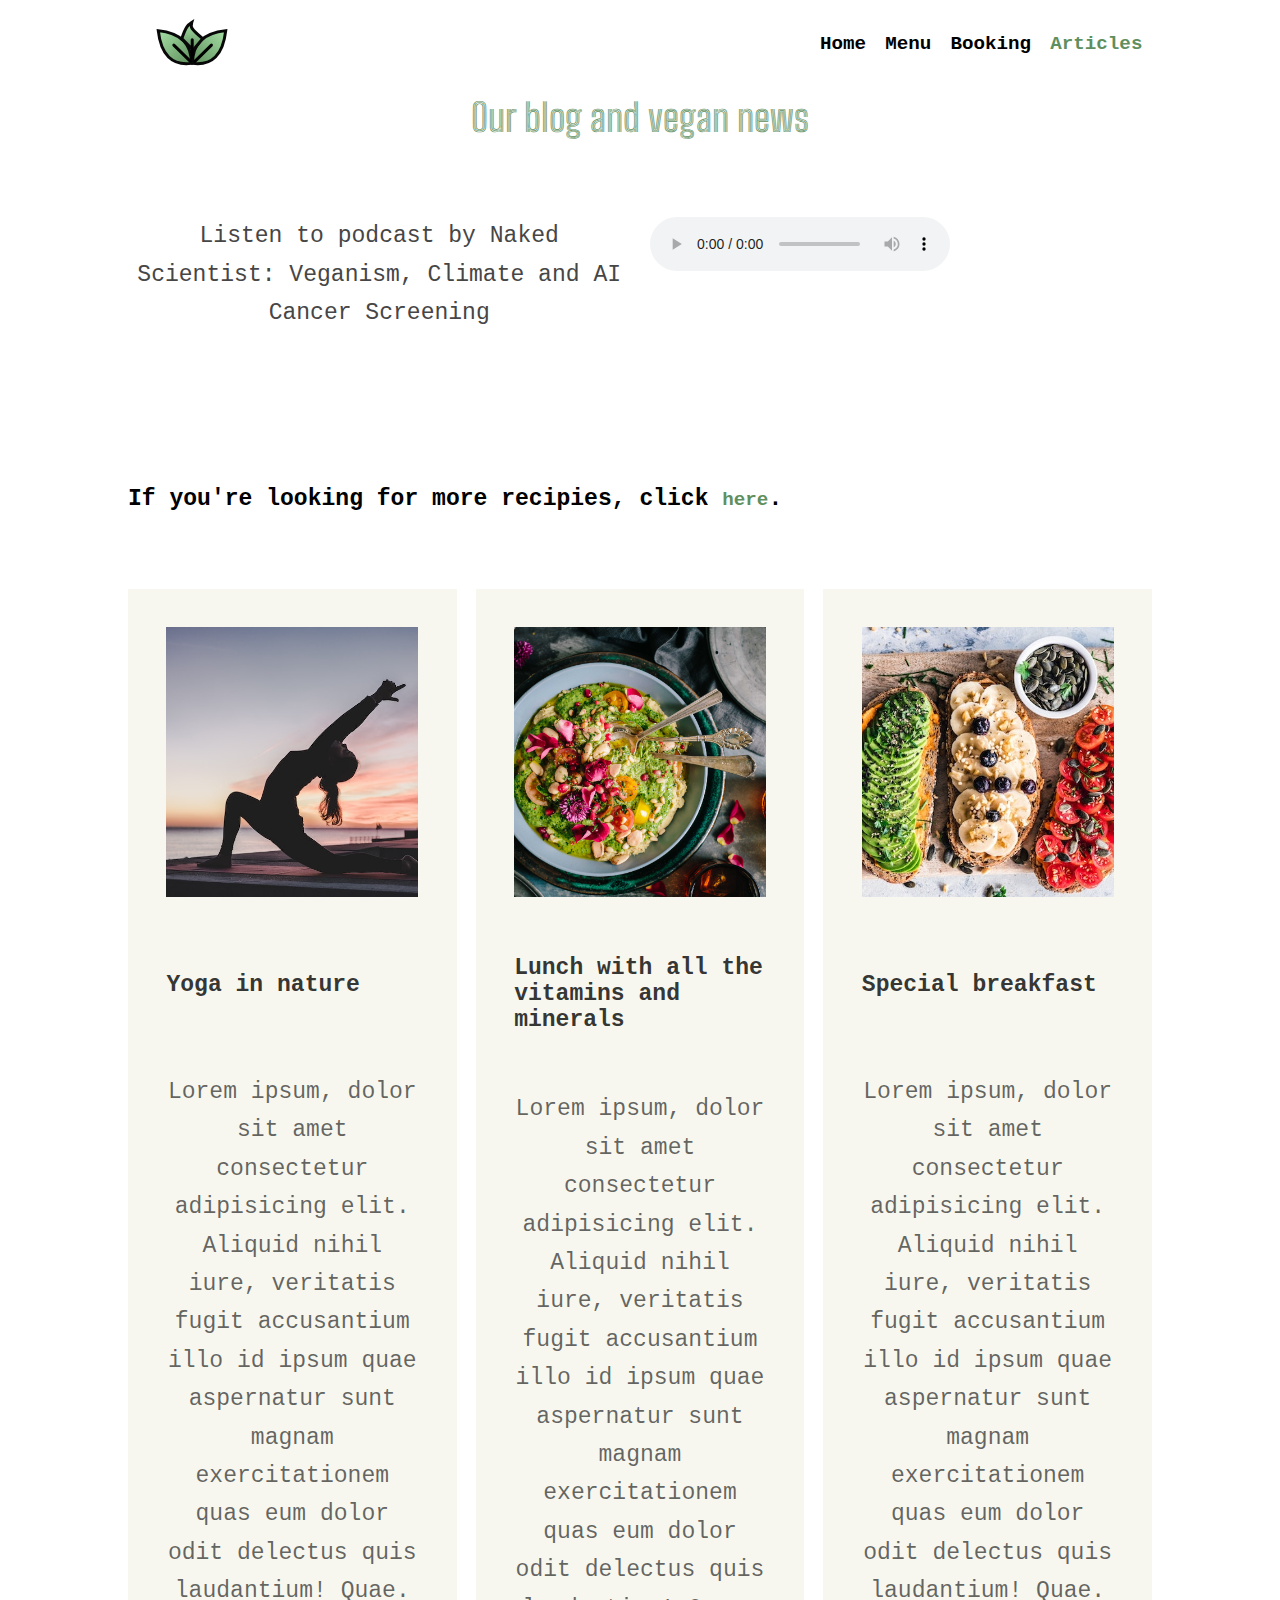
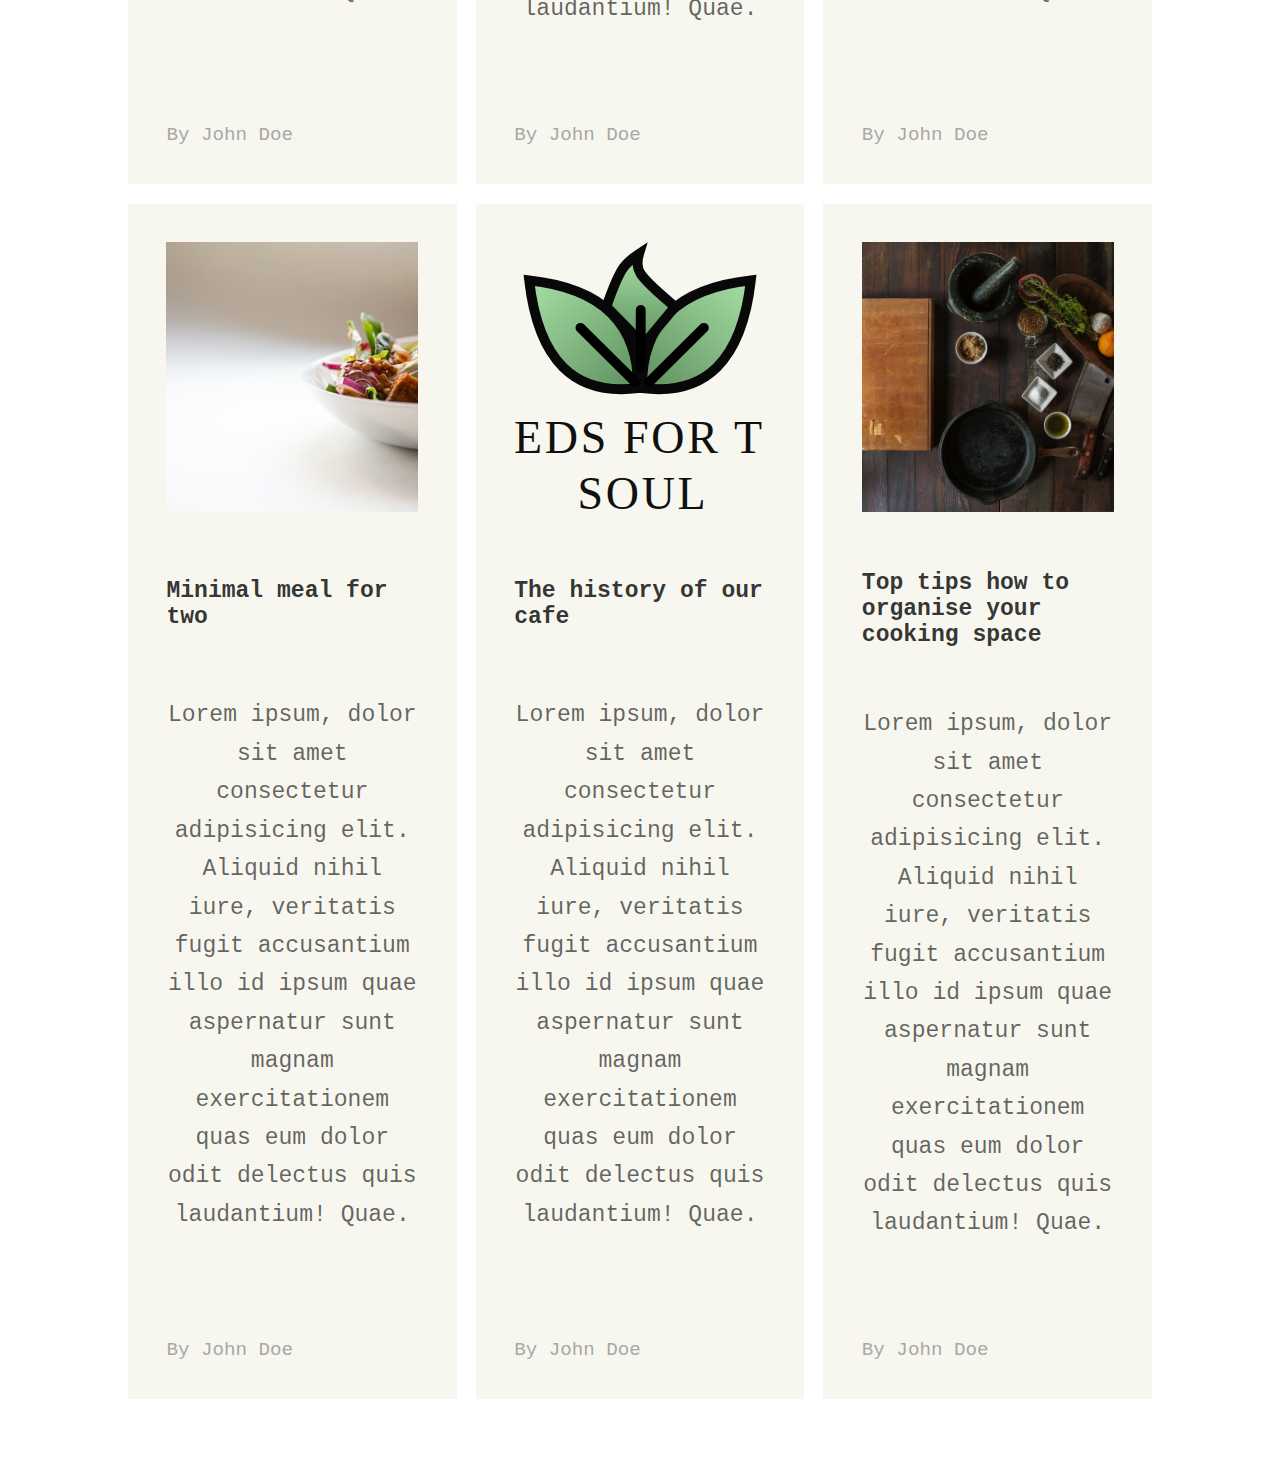
==== commit 383970b8: "Acticles card color updated" ====
--- a/articles.html
+++ b/articles.html
@@ -3,6 +3,9 @@
 
 <head>
    <meta charset="UTF-8">
+      <link
+      href="https://fonts.googleapis.com/css2?family=Big+Shoulders+Inline+Text:wght@900&family=Raleway:wght@200;300;400;500;600;700&display=swap"
+      rel="stylesheet">
    <meta name="viewport" content="width=device-width, initial-scale=1.0">
    <link rel="stylesheet" href="styles/layout.css">
    <link rel="stylesheet" href="styles/shared.css">
@@ -16,7 +19,7 @@
    <header class="header content">
       <nav id="nav">
          <a href="index.html">
-            <span class="logo"><img src="images/logoPlain.svgw" alt="logo"></span>
+            <span class="logo"><img src="images/logoPlain.svg" alt="logo"></span>
          </a>
          <ul class="nav-menu">
             <li><a href="index.html">Home</a></li>
--- a/styles/shared.css
+++ b/styles/shared.css
@@ -1,5 +1,5 @@
 :root {
-   --spacing: 1rem;
+   --spacing: 1em;
    --primary-color: #5F8F5E;
    --light-green: #A6E0A5;
    --button-red: rgb(230, 67, 67);
@@ -10,7 +10,7 @@
    --font-size-base: 1.2rem;
    --font-size-small: 1rem;
    --bg-one: white;
-   --bg-two: lightgoldenrodyellow;
+   --bg-two: rgb(247, 247, 239);
    --bg-three: blanchedalmond;
    --text-secondary: #a8a8a8;
 }
@@ -37,13 +37,8 @@
    font-size: var(--font-size-small);
 }
 
-
-footer {
-   margin: 0;
-   padding: 20px;
-}
-
 h1 {
+text-align: center;
    font-size: var(--font-size-large);
    color: var(--primary-color);
    font-weight: 600;
@@ -56,6 +51,7 @@
 }
 
 p {
+   text-align: center;
    margin-bottom: 2rem;
    line-height: 2rem;
    color: rgb(71, 70, 70);
@@ -86,13 +82,10 @@
    margin: auto 0;
 }
 
+
 .img icon-center {
    display: flex;
    justify-content: center;
-}
-
-.padding-bottom {
-   padding-bottom: 1.3rem;
 }
 
 .bg {
@@ -128,7 +121,7 @@
    margin: var(--spacing) 0;
 }
 
-.btn:hover {
+a:hover .btn, .btn:hover, .btn:hover a {
    background-color: var(--primary-color);
    cursor: pointer;
    cursor: hand;
@@ -138,10 +131,27 @@
    color: white;
 }
 
-.footer {
+footer {
+   background-color: var(--primary-color);
+   padding: 2rem 0 0 0;
+   margin: 0;
+}
+
+footer p, footer h4, footer a {
+    color: white;
+}
+
+#copyright {
+   font-size: smaller;
+   text-align: center;
    color: white;
-   background-color: var(--primary-color);
+   padding-bottom: 2rem;
 }
+
+.icon-center {
+   display: flex;
+   align-content: center;
+   justify-content: center;
 
 @media screen and (min-width: 720px) {
 
@@ -158,5 +168,14 @@
       text-align: left;
       margin: auto 0;
    }
+   p {
+   text-align: left;
+   margin-bottom: 2rem;
+   line-height: 2rem;
+   color: rgb(71, 70, 70);
+}
+
+   
+   }
 
 }--- a/styles/forms.css
+++ b/styles/forms.css
@@ -61,7 +61,6 @@
    font-size: 16px;
    color: #9b9b9b;
    font-weight: 500;
-   padding-bottom: var(--gap);
    margin: 1.2rem 0 1.6rem 0;
 }
 
--- a/styles/card.css
+++ b/styles/card.css
@@ -1,6 +1,6 @@
 /*Card*/
 .card {
-   background-color: var(--bg-t);
+   background-color: var(--bg-two);
    padding: 2rem;
    display: flex;
    flex-direction: column;
@@ -23,14 +23,3 @@
    object-fit: cover;
    width: 100%;
 }
-
-/*Video*/
-.video {
-   display: none;
-}
-
-@media screen and (min-width: 720px) {
-   .video {
-      display: block;
-   }
-}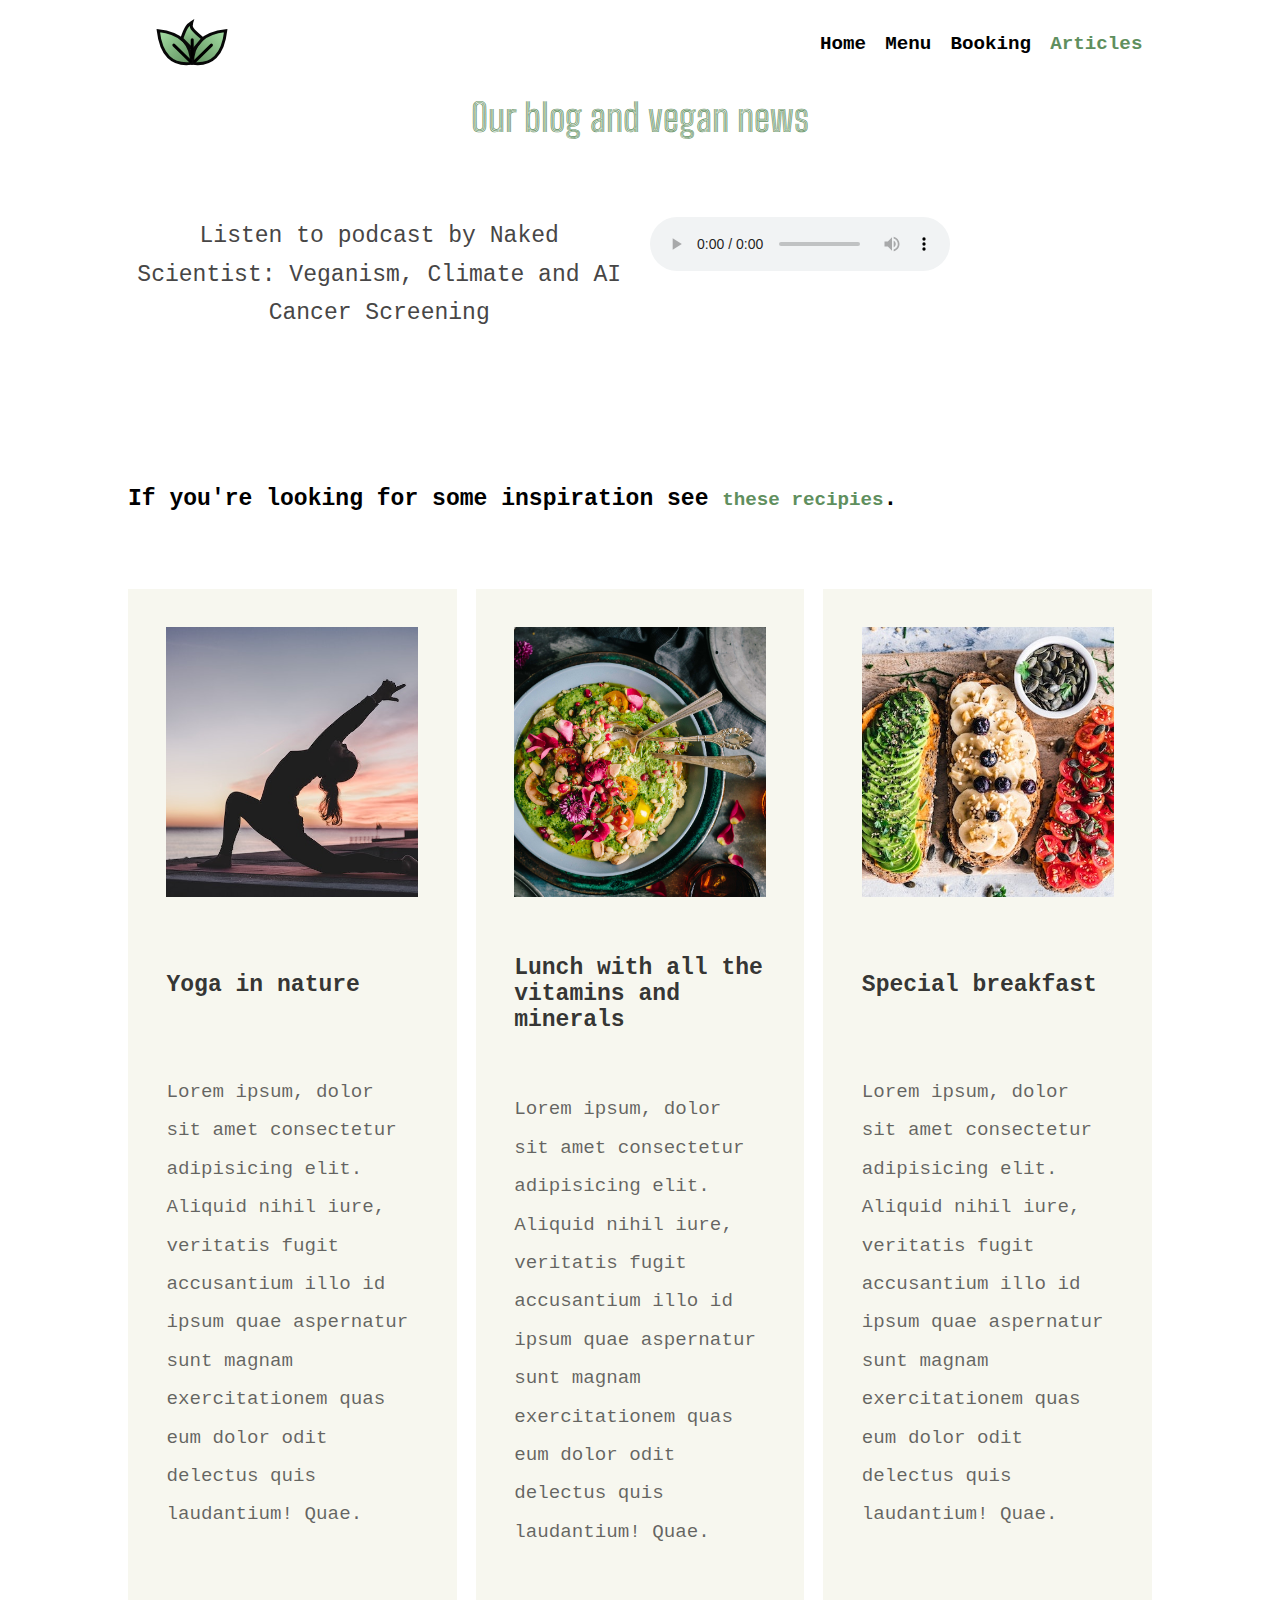
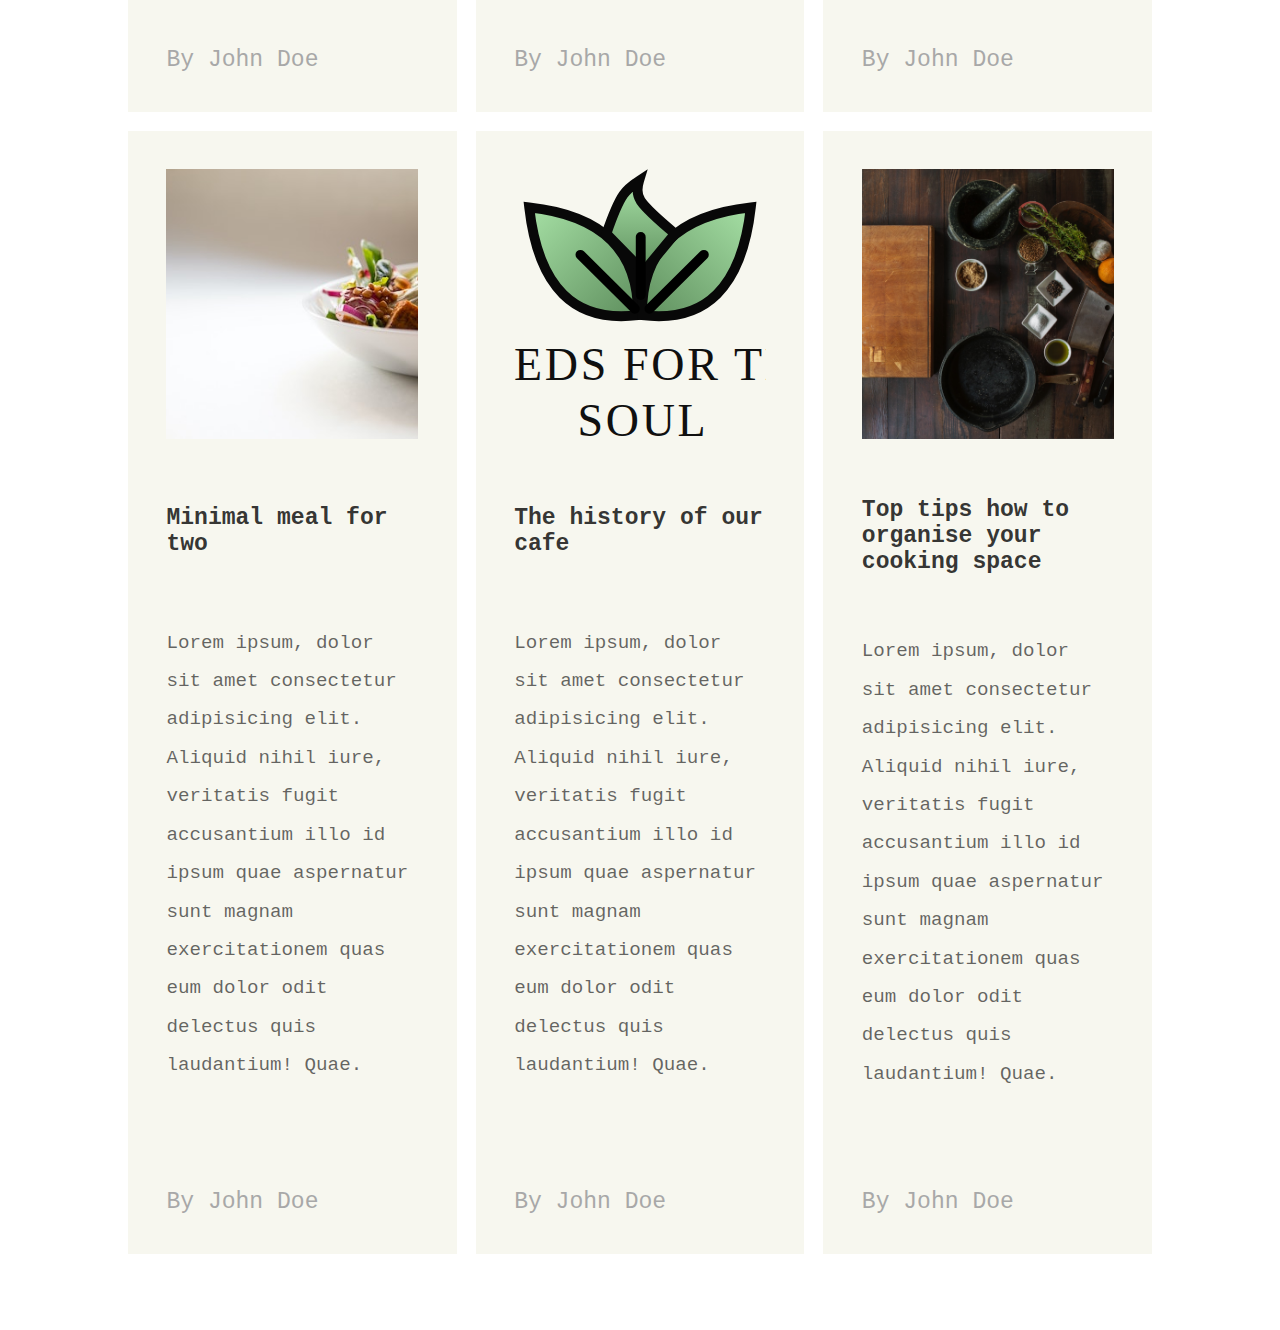
==== commit 79805484: "Changes made to articles file" ====
--- a/articles.html
+++ b/articles.html
@@ -49,7 +49,7 @@
 
       </section>
 
-      <h4>If you're looking for more recipies, click <a href="https://www.wearesovegan.com/" target="_blank">here</a>.</h4>
+      <h4>If you're looking for some inspiration see <a href="https://www.wearesovegan.com/" target="_blank">these recipies</a>.</h4>
 
       <section>
          <div class="three-columns-flex">
--- a/styles/card.css
+++ b/styles/card.css
@@ -9,12 +9,13 @@
 }
 
 .card p {
-   font-size: var(--font-size-base);
+   text-align: left;
+   font-size: var(--font-size-small);
    color: rgba(0,0,0,.6);
 }
 
 .card span {
-   font-size: var(--font-size-small);
+   font-size: var(--font-size-base);
    color: var(--text-secondary);
 }
 
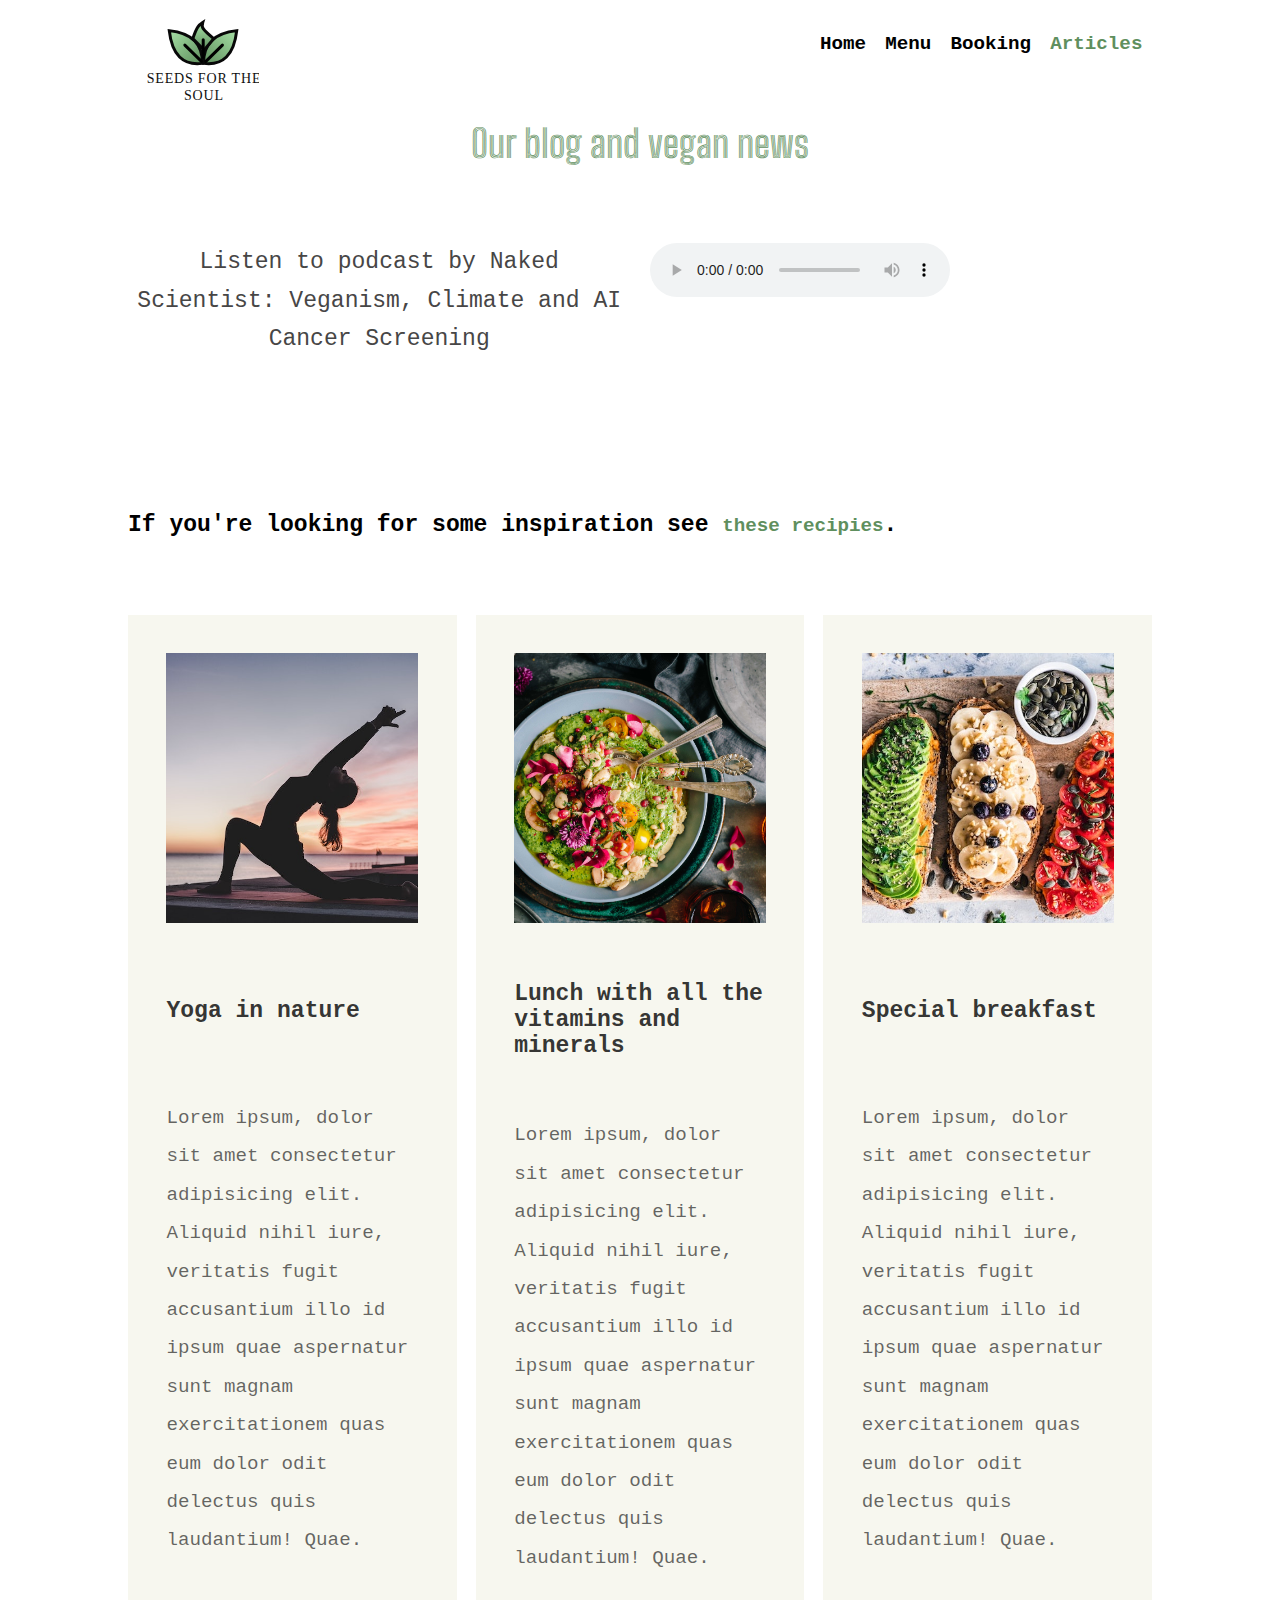
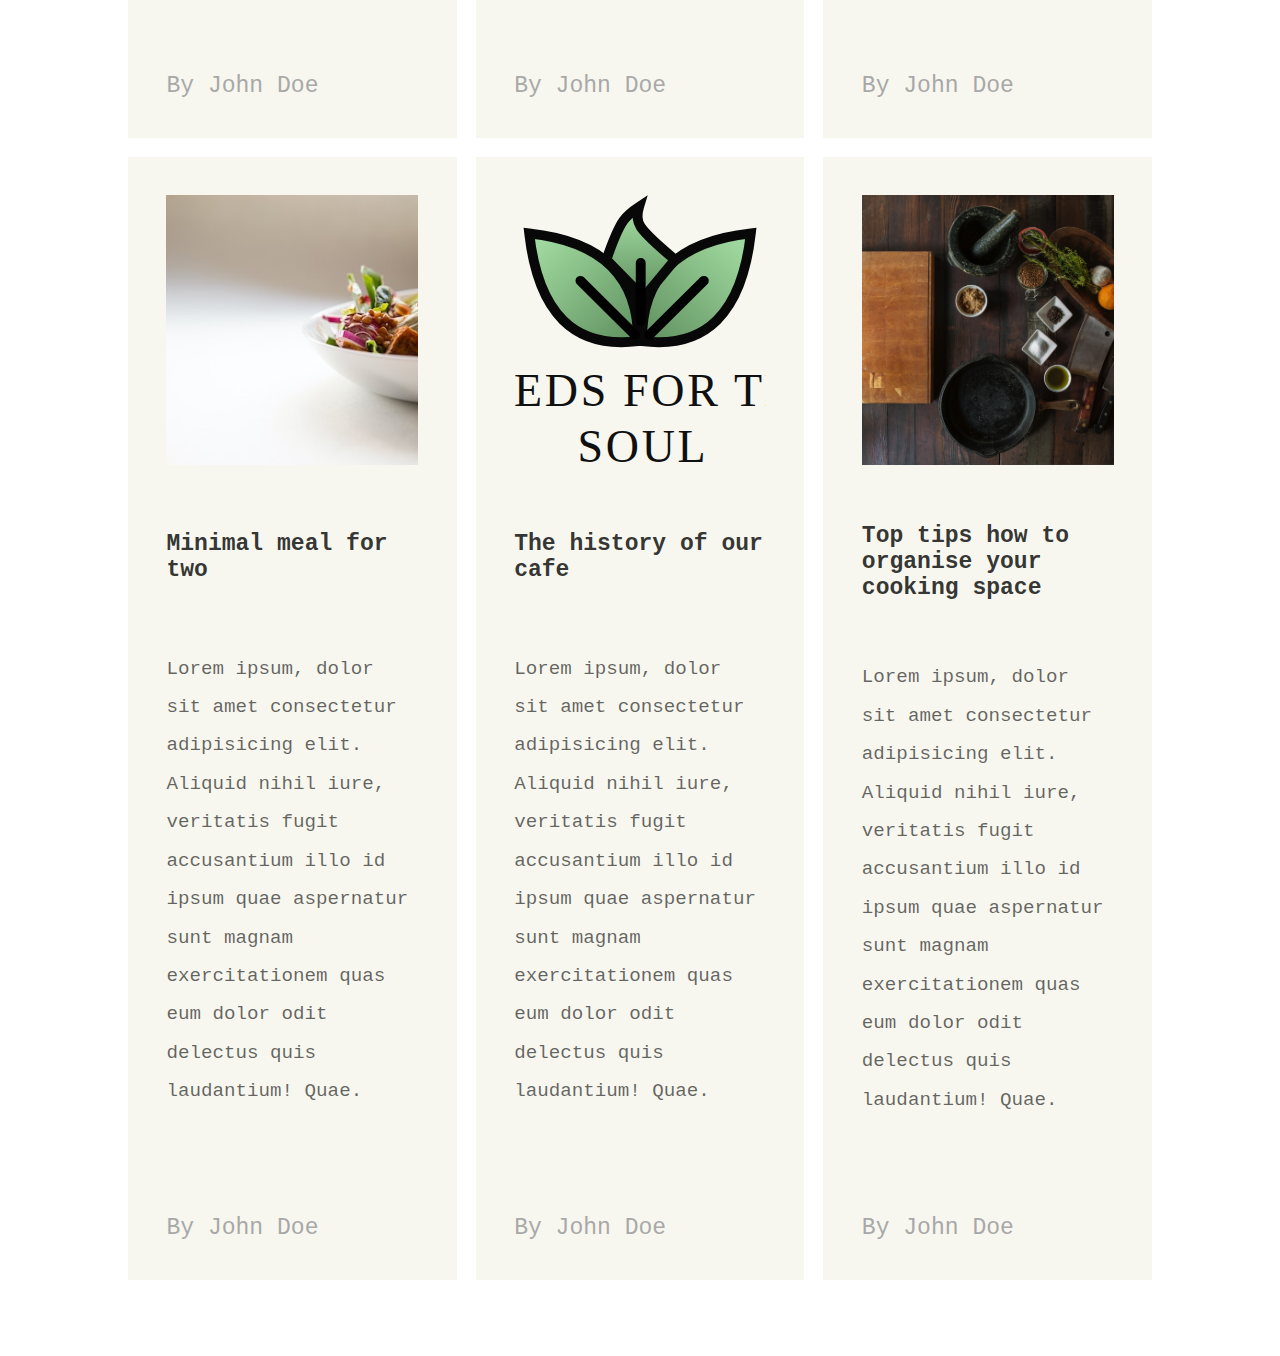
==== commit 11e60c9a: "cleans up project" ====
--- a/articles.html
+++ b/articles.html
@@ -3,7 +3,7 @@
 
 <head>
    <meta charset="UTF-8">
-      <link
+   <link
       href="https://fonts.googleapis.com/css2?family=Big+Shoulders+Inline+Text:wght@900&family=Raleway:wght@200;300;400;500;600;700&display=swap"
       rel="stylesheet">
    <meta name="viewport" content="width=device-width, initial-scale=1.0">
@@ -19,7 +19,7 @@
    <header class="header content">
       <nav id="nav">
          <a href="index.html">
-            <span class="logo"><img src="images/logoPlain.svg" alt="logo"></span>
+            <span class="logo"><img src="images/logo.svg" alt="logo"></span>
          </a>
          <ul class="nav-menu">
             <li><a href="index.html">Home</a></li>
@@ -32,24 +32,21 @@
    </header>
 
    <main class="content">
-
       <section class="two-columns-flex">
-
          <div>
             <p>Listen to podcast by Naked Scientist: Veganism, Climate and AI Cancer Screening</p>
          </div>
-
          <div>
             <audio controls>
-            <source src="audio/5LiveSciencePodcast-20200202-5LiveScience.mp3" type="audio/ogg">
-            <source src="audio/5LiveSciencePodcast-20200202-5LiveScience.mp3" type="audio/mpeg">
-            Your browser does not support the audio element.
-         </audio>
+               <source src="audio/5LiveSciencePodcast-20200202-5LiveScience.mp3" type="audio/ogg">
+               <source src="audio/5LiveSciencePodcast-20200202-5LiveScience.mp3" type="audio/mpeg">
+               Your browser does not support the audio element.
+            </audio>
          </div>
-
       </section>
 
-      <h4>If you're looking for some inspiration see <a href="https://www.wearesovegan.com/" target="_blank">these recipies</a>.</h4>
+      <h4>If you're looking for some inspiration see <a href="https://www.wearesovegan.com/" target="_blank">these
+            recipies</a>.</h4>
 
       <section>
          <div class="three-columns-flex">
@@ -88,6 +85,7 @@
                   laudantium! Quae.</p>
                <span>By John Doe</span>
             </div>
+
             <div class="card">
                <img src="images/logo.svg" alt="Logo with green leafs and title">
                <h4>The history of our cafe</h4>
@@ -108,7 +106,6 @@
          </div>
       </section>
    </main>
-
 </body>
 
 </html>--- a/styles/layout.css
+++ b/styles/layout.css
@@ -7,14 +7,16 @@
    margin: 0 auto;
 }
 
-.two-columns-flex, .three-columns-flex {
+.two-columns-flex,
+.three-columns-flex {
    display: inline-flex;
    flex-wrap: wrap;
    gap: var(--gap);
    width: 100%;
 }
 
-.two-columns-flex > div, .three-columns-flex > div {
+.two-columns-flex>div,
+.three-columns-flex>div {
    flex: 0 0 100%;
 }
 
@@ -35,14 +37,15 @@
       justify-content: center;
    }
 
-   .two-columns-flex, .three-columns-flex {
+   .two-columns-flex,
+   .three-columns-flex {
       display: inline-flex;
       flex-wrap: wrap;
       gap: var(--gap);
    }
 
-   .three-columns-flex > div, 
-   .two-columns-flex > div {
+   .three-columns-flex>div,
+   .two-columns-flex>div {
       flex: 0 0 calc(50% - var(--gap)/2);
    }
 
@@ -51,15 +54,15 @@
    }
 
    .two-columns-flex img {
-   width: 80%;
-   display: flex;
-   justify-content: flex-start;
-}
+      width: 80%;
+      display: flex;
+      justify-content: flex-start;
+   }
 }
 
 @media screen and (min-width: 1024px) {
- 
-   .three-columns-flex > div {
+
+   .three-columns-flex>div {
       gap: 3rem;
       flex: 0 0 calc(33.333% - var(--gap)*2/3);
    }
--- a/styles/shared.css
+++ b/styles/shared.css
@@ -15,12 +15,13 @@
    --text-secondary: #a8a8a8;
 }
 
-html, body {
+html,
+body {
    font-size: var(--font-size-base);
 }
 
 html {
-  scroll-behavior: smooth;
+   scroll-behavior: smooth;
 }
 
 * {
@@ -38,7 +39,7 @@
 }
 
 h1 {
-text-align: center;
+   text-align: center;
    font-size: var(--font-size-large);
    color: var(--primary-color);
    font-weight: 600;
@@ -121,13 +122,15 @@
    margin: var(--spacing) 0;
 }
 
-a:hover .btn, .btn:hover, .btn:hover a {
+a:hover .btn,
+.btn:hover,
+.btn:hover a {
    background-color: var(--primary-color);
    cursor: pointer;
    cursor: hand;
 }
 
-a:hover .btn  {
+a:hover .btn {
    color: white;
 }
 
@@ -137,8 +140,10 @@
    margin: 0;
 }
 
-footer p, footer h4, footer a {
-    color: white;
+footer p,
+footer h4,
+footer a {
+   color: white;
 }
 
 #copyright {
@@ -153,29 +158,31 @@
    align-content: center;
    justify-content: center;
 
-@media screen and (min-width: 720px) {
+   @media screen and (min-width: 720px) {
 
-   h1,
-   h3 {
-      text-align: left;
-      
-   }
-   h1 {
-      font-size: 4.8rem;
-   }
+      h1,
+      h3 {
+         text-align: left;
 
-   .center {
-      text-align: left;
-      margin: auto 0;
-   }
-   p {
-   text-align: left;
-   margin-bottom: 2rem;
-   line-height: 2rem;
-   color: rgb(71, 70, 70);
-}
+      }
 
-   
+      h1 {
+         font-size: 4.8rem;
+      }
+
+      .center {
+         text-align: left;
+         margin: auto 0;
+      }
+
+      p {
+         text-align: left;
+         margin-bottom: 2rem;
+         line-height: 2rem;
+         color: rgb(71, 70, 70);
+      }
+
+
    }
 
 }--- a/styles/header.css
+++ b/styles/header.css
@@ -20,7 +20,7 @@
 
 
 @media screen and (min-width: 720px) {
- #nav {
+   #nav {
       display: flex;
       justify-content: space-between;
    }
@@ -42,7 +42,7 @@
 
    #nav a:hover {
       color: rgba(0, 118, 110, 0.523);
-      
+
    }
 
 }--- a/styles/forms.css
+++ b/styles/forms.css
@@ -22,12 +22,13 @@
    display: flex;
    justify-content: center;
 }
+
 input[type="datetime-local"] {
    width: 100%;
    border: none;
    border-bottom: 3px solid var(--border-color);
    font-size: 20px;
-   
+
 }
 
 .submit {
@@ -76,4 +77,4 @@
 
 .form-control:hover {
    background-color: rgba(128, 128, 128, 0.1);
-}
+}--- a/styles/card.css
+++ b/styles/card.css
@@ -5,13 +5,13 @@
    display: flex;
    flex-direction: column;
    justify-content: space-between;
-   color: rgba(0,0,0,.8);
+   color: rgba(0, 0, 0, .8);
 }
 
 .card p {
    text-align: left;
    font-size: var(--font-size-small);
-   color: rgba(0,0,0,.6);
+   color: rgba(0, 0, 0, .6);
 }
 
 .card span {
@@ -23,4 +23,4 @@
    height: 270px;
    object-fit: cover;
    width: 100%;
-}
+}